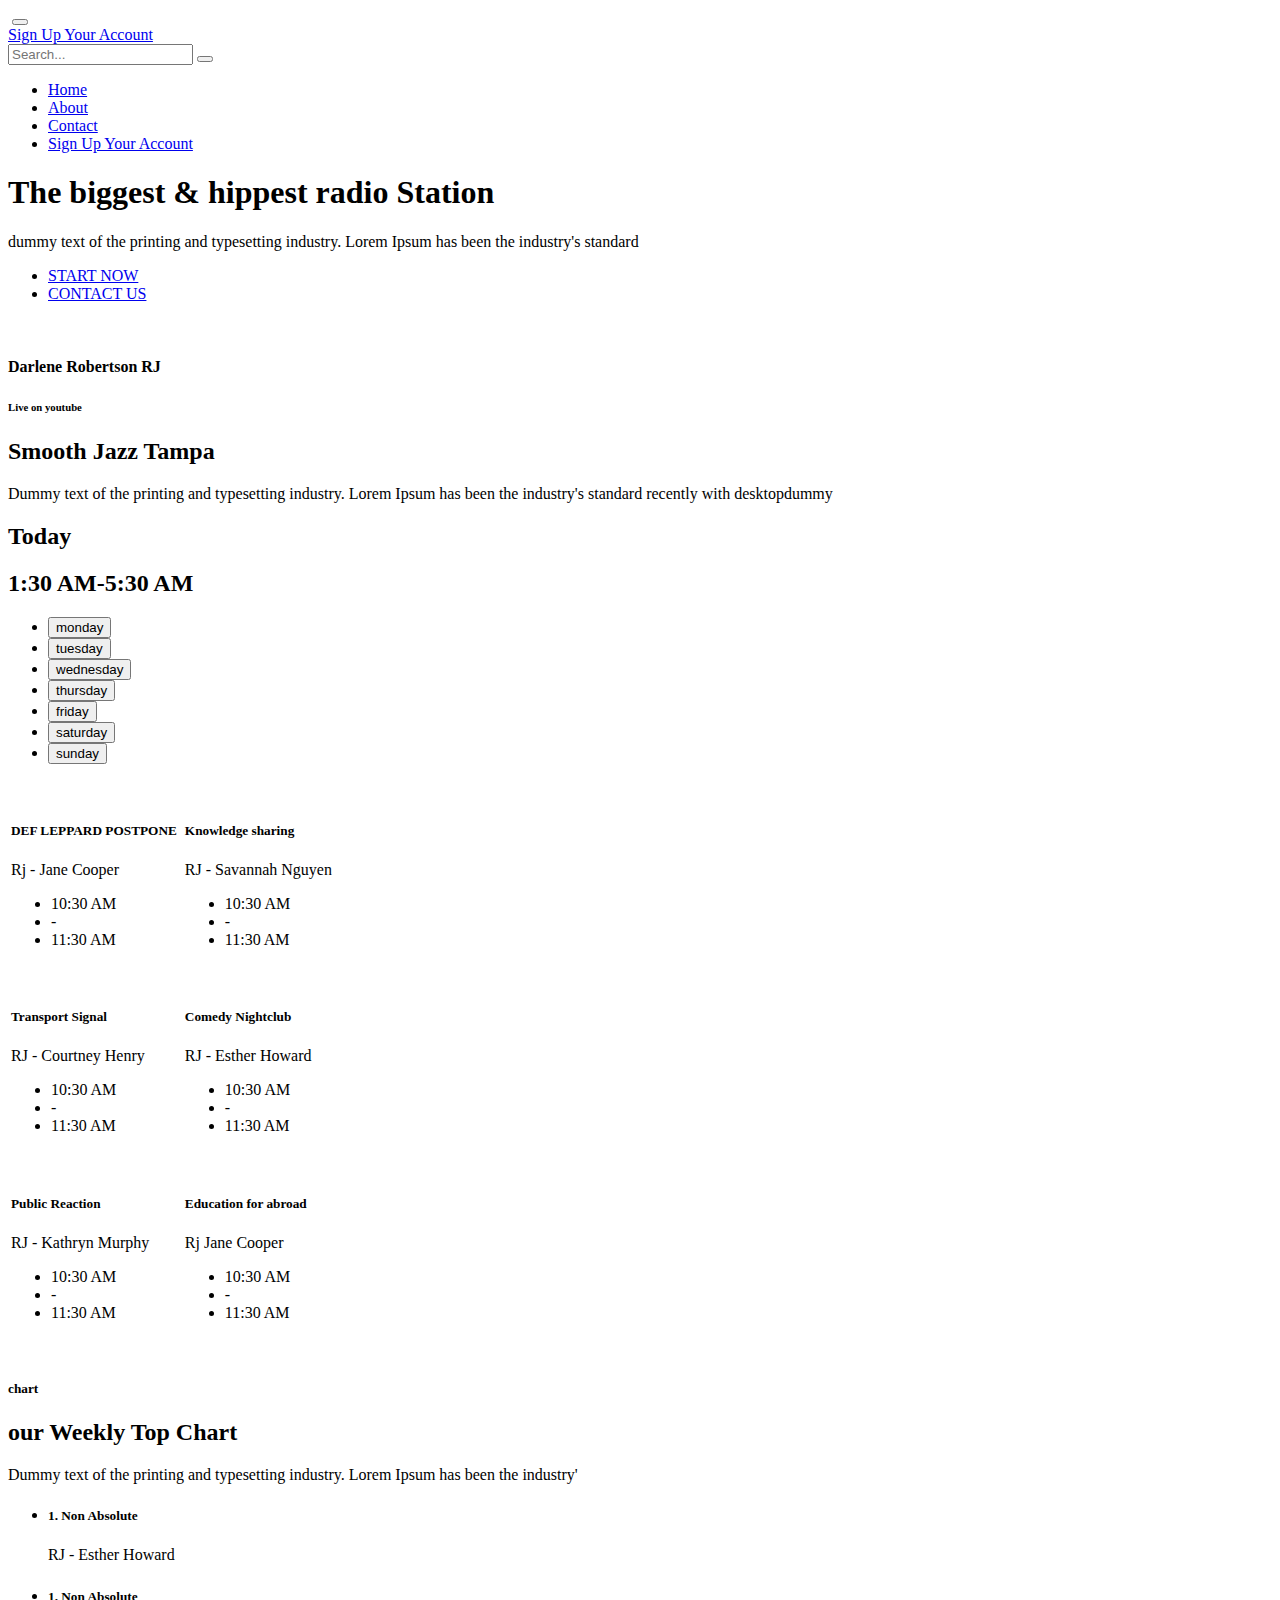
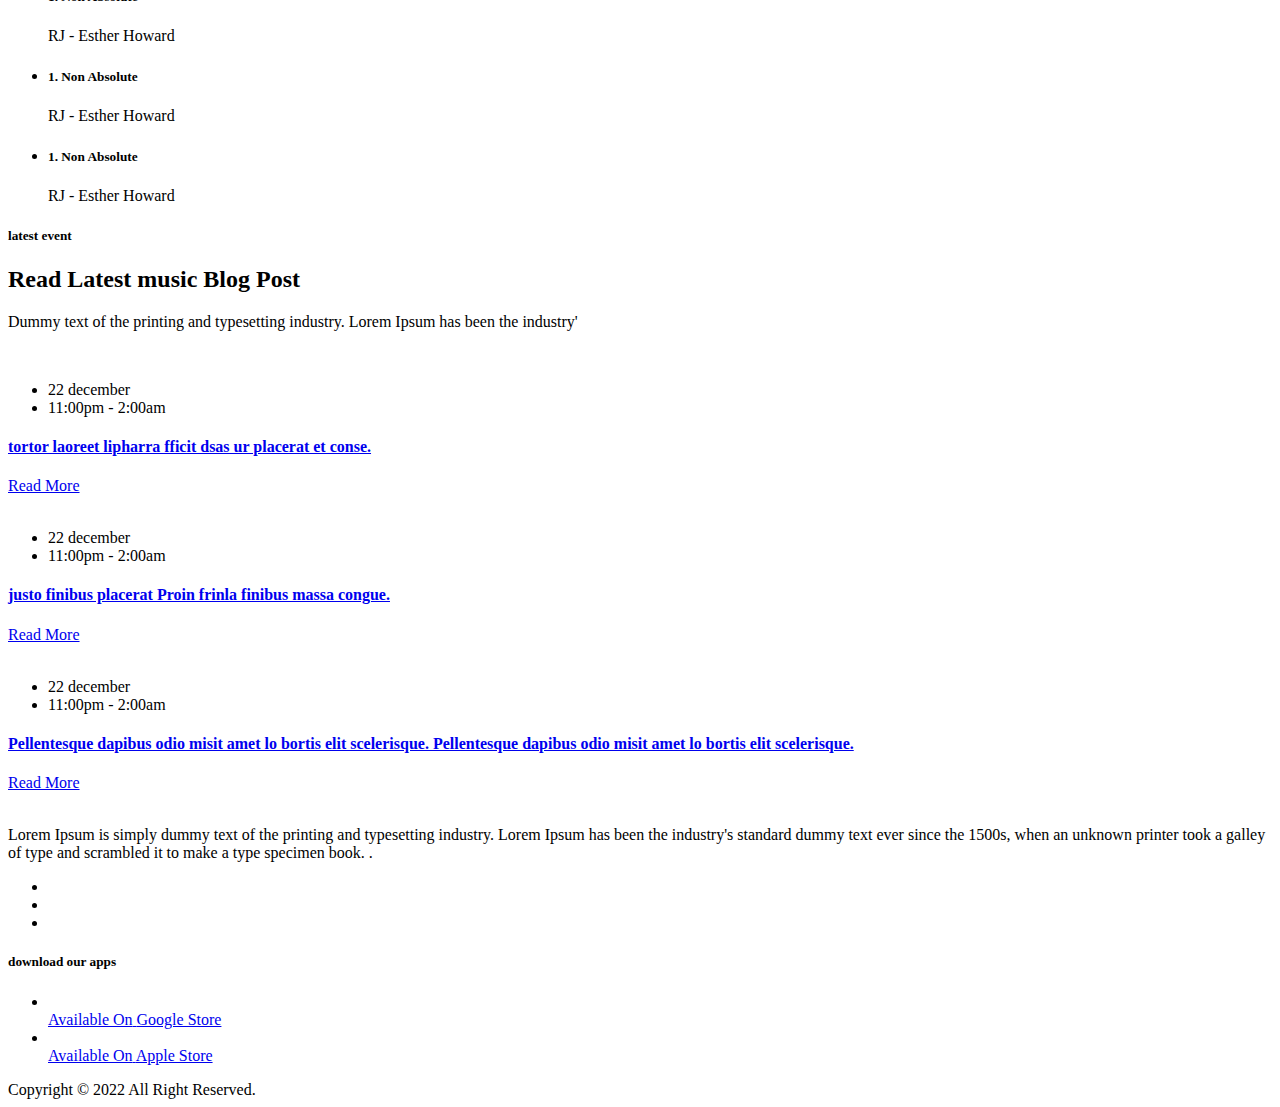
==== index.html @ 81bb10fe "Create index.html" ====
<!DOCTYPE html>
<html lang="en">
    <head>
        <meta charset="UTF-8">
        <meta http-equiv="X-UA-Compatible" content="IE=edge">
        <meta name="viewport" content="width=device-width, initial-scale=1.0">
        <!-- Title -->
        <title> Sound Saavy - Hemaya Santhosh Jayen </title>
        <!-- Favicon -->
        <link rel="shortcut icon" href="assets/images/logo/favicon.png">
        <!-- Bootstrap -->
        <link rel="stylesheet" href="assets/css/bootstrap.min.css">
        <!-- Fontawesome -->
        <link rel="stylesheet" href="assets/css/fontawesome-all.min.css">
        <!-- Slick -->
        <link rel="stylesheet" href="assets/css/slick.css">
        <!-- line awesome -->
        <link rel="stylesheet" href="assets/css/line-awesome.min.css">
        <!-- Flaticon -->
        <link rel="stylesheet" href="assets/css/flaticon.css">
        <!-- Nice Select -->
        <link rel="stylesheet" href="assets/css/nice-select.css">
        <!-- Odometer -->
        <link rel="stylesheet" href="assets/css/odometer.css">
        <!-- Fraudio -->
        <link rel="stylesheet" href="assets/css/fraudio.min.css">
        <!-- Magnific Popup -->
        <link rel="stylesheet" href="assets/css/magnific-popup.css">
        <!-- Main css -->
        <link rel="stylesheet" href="assets/css/style.css">
    </head>
    <body>

    <!-- ==================== Bottom Header End Here ==================== -->
    <header class="header-bottom" id="header">
        <div class="container-fluid header-bottom__style-two">
            <nav class="navbar navbar-header__style-two navbar-expand-lg navbar-light">
                <a class="navbar-brand logo" href="index.html"><img src="assets/images/logo/Logo.png" alt=""></a>
                <button class="navbar-toggler header-button" type="button" data-bs-toggle="collapse" data-bs-target="#navbarSupportedContent" aria-controls="navbarSupportedContent" aria-expanded="false" aria-label="Toggle navigation">
                    <span id="hiddenNav"><i class="las la-bars"></i></span>
                </button>
                
                <div class="signup-button d-lg-block d-none">
                    <a href="#" class="btn--base header__style-two">Sign Up Your Account</a>
                </div>

                <div class="toggle-search-box d-lg-none d-block">
                    <div class="search-icon">
                        <span class="icon-search"></span>
                    </div>
                    <div class="search-input">
                        <form>
                            <input type="text" placeholder="Search...">
                            <button type="submit"><span class="icon-search"></span></button>
                        </form>
                    </div>
                </div>

                <div class="collapse navbar-collapse" id="navbarSupportedContent">
                    <ul class="navbar-nav nav-menu style-two">
                        <li class="nav-item dropdown">
                            <a class="nav-link style-two" href="#" role="button" data-bs-toggle="dropdown" aria-expanded="false"> Home <span class="nav-item__icon"></span> <span class="nav-item__icon-microphone"><span class="icon-mic-1"></span></span> </a>
                        </li> 
                        <li class="nav-item">
                            <a class="nav-link style-two" aria-current="page" href="about.html">About <span class="nav-item__icon-microphone"><span class="icon-mic-1"></span></span></a>
                        </li>
                        <li class="nav-item">
                            <a class="nav-link style-two" href="contact.html">Contact <span class="nav-item__icon-microphone"><span class="icon-mic-1"></span></span> </a>
                        </li>
                        <li class="nav-item d-lg-none d-block">
                            <div class="signup-button">
                                <a href="#" class="btn--base w-100 bg--base">Sign Up Your Account</a>
                            </div>
                        </li>
                    </ul>
                </div>
            </nav>
        </div>
    </header>
    <!-- ==================== Bottom Header End Here ==================== -->

    <!-- ==================== Banner Start Here ==================== -->
    <section class="banner pt-120 bg-img" style="background-image: url(assets/images/thumb/banner-bg.png);">
        <div class="banner-thumb bg-img top-center" style="background-image: url(assets/images/thumb/banner-img.jpeg); background-size: 732px 1210px">
        </div>
        <div class="container">
            <div class="row">
                <div class="col-lg-6">
                    <div class="banner-content">
                        <h1 class="banner-content__title"><span class="banner-content__title-icon"><span class="icon-wifi"></span></span> <span class="banner-content__title-colored">The</span> biggest & hippest <span class="banner-content__title-colored">radio</span> <span class="banner-content__title-water">Station</span></h1>
                        <p class="banner-content__desc">dummy text of the printing and typesetting industry. Lorem 
                            Ipsum has been the industry's standard</p>
                        <ul class="button-list mt-5">
                            <li class="button-list__item"><a href="#" class="button-list__link btn--base style-two">START NOW <span class="btn--base__icon"><span class="icon-play-button-4-1"></span> </span> </a></li>
                            <li class="button-list__item"><a href="contact.html" class="button-list__link btn--base outline">CONTACT US <span class="btn--base__icon"><span class="icon-next"></span></span> </a></li>
                        </ul>
                    </div>
                </div>
            </div>
        </div>

        <!-- ======== live Youtube Start Here ====== -->
        <div class="live-youtube-wrapper">
            <div class="container">
                <div class="live-youtube">
                    <div class="row gy-4 align-items-center">
                        <div class="col-lg-4 col-md-6">
                            <div class="youtube-rj">
                                <div class="youtube-rj__thumb">
                                    <img src="assets/images/thumb/youtube-rj.jpeg" alt="">
                                    <h4 class="youtube-rj__title">Darlene Robertson <span class="youtube-rj__title-colored">RJ</span> </h4>
                                </div>
                            </div>
                        </div>
                        <div class="col-lg-5 col-md-6 ps-lg-5 pe-lg-5">
                            <div class="youtube-content">
                                <h6 class="youtube-content__subtitle">Live on youtube</h6>
                                <h2 class="youtube-content__title">Smooth Jazz Tampa</h2>
                                <p class="youtube-content__desc">Dummy text of the printing and typesetting industry. Lorem Ipsum has been the industry's standard recently with desktopdummy</p>
                                <audio class="fraudio play-button special-class">
                                    <source src="assets/audios/love.mp3" type="audio/mpeg">
                                </audio>
                            </div>
                        </div>
                        <div class="col-lg-3">
                            <div class=" youtube-time">
                                <h2 class="youtube-time__date">Today</h2>
                                <h2 class="youtube-time__time">1:30 AM-5:30 AM</h2>
                            </div>
                        </div>
                    </div>
                </div>
            </div>
        </div>
        <!-- ======== live Youtube End Here ======== -->
    </section>
    <!-- ==================== Banner End Here ==================== -->

    <!-- ==================== Tab List Start Here ==================== -->
    <section class="tab-list py-120 bg-img" style="background-image: url(assets/images/thumb/tab-bg.png);">
        <div class="container">
            <div class="row">
                <div class="col-lg-12">
                    <div class="tab-list-wrapper">
                        <ul class="nav custom--tab nav-pills" id="pills-tab" role="tablist">
                            <li class="nav-item" role="presentation">
                            <button class="nav-link active" id="pills-monday-tab" data-bs-toggle="pill" data-bs-target="#pills-monday" type="button" role="tab" aria-controls="pills-monday" aria-selected="true">monday <span class="tab-microphone"><span class="icon-mic-1"></span></span> </button>
                            </li>
                            <li class="nav-item" role="presentation">
                            <button class="nav-link" id="pills-tuesday-tab" data-bs-toggle="pill" data-bs-target="#pills-tuesday" type="button" role="tab" aria-controls="pills-tuesday" aria-selected="false">tuesday <span class="tab-microphone"><span class="icon-mic-1"></span></span> </button>
                            </li>
                            <li class="nav-item" role="presentation">
                            <button class="nav-link" id="pills-wednesday-tab" data-bs-toggle="pill" data-bs-target="#pills-wednesday" type="button" role="tab" aria-controls="pills-wednesday" aria-selected="false">wednesday <span class="tab-microphone"><span class="icon-mic-1"></span></span> </button>
                            </li>
                            <li class="nav-item" role="presentation">
                            <button class="nav-link" id="pills-thursday-tab" data-bs-toggle="pill" data-bs-target="#pills-thursday" type="button" role="tab" aria-controls="pills-thursday" aria-selected="false">thursday <span class="tab-microphone"><span class="icon-mic-1"></span></span> </button>
                            </li>
                            <li class="nav-item" role="presentation">
                            <button class="nav-link" id="pills-friday-tab" data-bs-toggle="pill" data-bs-target="#pills-friday" type="button" role="tab" aria-controls="pills-friday" aria-selected="false">friday <span class="tab-microphone"><span class="icon-mic-1"></span></span> </button>
                            </li>
                            <li class="nav-item" role="presentation">
                            <button class="nav-link" id="pills-saturday-tab" data-bs-toggle="pill" data-bs-target="#pills-saturday" type="button" role="tab" aria-controls="pills-saturday" aria-selected="false">saturday <span class="tab-microphone"><span class="icon-mic-1"></span></span> </button>
                            </li>
                            <li class="nav-item" role="presentation">
                            <button class="nav-link" id="pills-sunday-tab" data-bs-toggle="pill" data-bs-target="#pills-sunday" type="button" role="tab" aria-controls="pills-sunday" aria-selected="false">sunday <span class="tab-microphone"><span class="icon-mic-1"></span></span> </button>
                            </li>
                        </ul>

                        <div class="tab-content" id="pills-tabContent">
                            <div class="tab-pane fade show active" id="pills-monday" role="tabpanel" aria-labelledby="pills-monday-tab" tabindex="0">
                                <table class="table table--responsive--lg">
                                    <tbody>
                                        <tr>
                                            <td>
                                                <div class="rj-details-wrapper">
                                                    <div class="rj-details">
                                                        <div class="rj-details__thumb">
                                                            <img src="assets/images/thumb/tab-img-01.png" alt="" style="background-color: white;">
                                                        </div>
                                                        <div class="rj-details__texts">
                                                            <h5 class="rj-details__title">DEF LEPPARD POSTPONE</h5>
                                                            <span class="rj-details__designation">Rj - Jane Cooper</span>
                                                        </div>
                                                    </div>
                                                    <ul class="tab-time-list">
                                                        <li class="tab-time-list__item">10:30 AM</li>
                                                        <li class="tab-time-list__item">-</li>
                                                        <li class="tab-time-list__item">11:30 AM</li>
                                                    </ul>
                                                </div>
                                            </td>
                                            <td class="table-middle"> <span class="table-middle__border"></span> </td>
                                            <td>
                                                <div class="rj-details-wrapper">
                                                    <div class="rj-details">
                                                        <div class="rj-details__thumb">
                                                            <img src="assets/images/thumb/tab-img-01.png" alt="" style="background-color: white;">
                                                        </div>
                                                        <div class="rj-details__texts">
                                                            <h5 class="rj-details__title">Knowledge sharing</h5>
                                                            <span class="rj-details__designation">RJ - Savannah Nguyen</span>
                                                        </div>
                                                    </div>
                                                    <ul class="tab-time-list">
                                                        <li class="tab-time-list__item">10:30 AM</li>
                                                        <li class="tab-time-list__item">-</li>
                                                        <li class="tab-time-list__item">11:30 AM</li>
                                                    </ul>
                                                </div>
                                            </td>
                                        </tr>
                                        <tr>
                                            <td>
                                                <div class="rj-details-wrapper">
                                                    <div class="rj-details">
                                                        <div class="rj-details__thumb">
                                                            <img src="assets/images/thumb/tab-img-01.png" alt="" style="background-color: white;">
                                                        </div>
                                                        <div class="rj-details__texts">
                                                            <h5 class="rj-details__title">Transport Signal</h5>
                                                            <span class="rj-details__designation">RJ - Courtney Henry</span>
                                                        </div>
                                                    </div>
                                                    <ul class="tab-time-list">
                                                        <li class="tab-time-list__item">10:30 AM</li>
                                                        <li class="tab-time-list__item">-</li>
                                                        <li class="tab-time-list__item">11:30 AM</li>
                                                    </ul>
                                                </div>
                                            </td>
                                            <td class="table-middle"> <span class="table-middle__border"></span> </td>
                                            <td>
                                                <div class="rj-details-wrapper">
                                                    <div class="rj-details">
                                                        <div class="rj-details__thumb">
                                                            <img src="assets/images/thumb/tab-img-01.png" alt="" style="background-color: white;">
                                                        </div>
                                                        <div class="rj-details__texts">
                                                            <h5 class="rj-details__title">Comedy Nightclub</h5>
                                                            <span class="rj-details__designation">RJ - Esther Howard</span>
                                                        </div>
                                                    </div>
                                                    <ul class="tab-time-list">
                                                        <li class="tab-time-list__item">10:30 AM</li>
                                                        <li class="tab-time-list__item">-</li>
                                                        <li class="tab-time-list__item">11:30 AM</li>
                                                    </ul>
                                                </div>
                                            </td>
                                        </tr>
                                        <tr>
                                            <td>
                                                <div class="rj-details-wrapper">
                                                    <div class="rj-details">
                                                        <div class="rj-details__thumb">
                                                            <img src="assets/images/thumb/tab-img-01.png" alt="" style="background-color: white;">
                                                        </div>
                                                        <div class="rj-details__texts">
                                                            <h5 class="rj-details__title">Public Reaction</h5>
                                                            <span class="rj-details__designation">RJ - Kathryn Murphy</span>
                                                        </div>
                                                    </div>
                                                    <ul class="tab-time-list">
                                                        <li class="tab-time-list__item">10:30 AM</li>
                                                        <li class="tab-time-list__item">-</li>
                                                        <li class="tab-time-list__item">11:30 AM</li>
                                                    </ul>
                                                </div>
                                            </td>
                                            <td class="table-middle"> <span class="table-middle__border"></span> </td>
                                            <td>
                                                <div class="rj-details-wrapper">
                                                    <div class="rj-details">
                                                        <div class="rj-details__thumb">
                                                            <img src="assets/images/thumb/tab-img-01.png" alt="" style="background-color: white;">
                                                        </div>
                                                        <div class="rj-details__texts">
                                                            <h5 class="rj-details__title">Education for abroad</h5>
                                                            <span class="rj-details__designation">Rj Jane Cooper</span>
                                                        </div>
                                                    </div>
                                                    <ul class="tab-time-list">
                                                        <li class="tab-time-list__item">10:30 AM</li>
                                                        <li class="tab-time-list__item">-</li>
                                                        <li class="tab-time-list__item">11:30 AM</li>
                                                    </ul>
                                                </div>
                                            </td>
                                        </tr>
                                    
                                    </tbody>
                                </table>
                            </div>
                            
                        </div>
                    </div>
                </div>
            </div>
        </div>
    </section>
    <!-- ==================== Tab List End Here ==================== -->

    <!-- ==================== Chart Start Here ==================== -->
    <section class="chart py-120 bg-img" style="background-image: url(assets/images/thumb/chart-bg.png);">
        <div class="container">
            <div class="chart__thumb">
                <img src="assets/images/thumb/chart-img.jpeg" alt="">
            </div>
            <div class="row">
                <div class="col-lg-6">
                    <div class="section-heading style-two">
                        <h5 class="section-heading__subtitle"><span class="section-heading__bars bars-one"></span> chart <span class="section-heading__bars bars-two"></span></h5>
                        <h2 class="section-heading__title"> our Weekly Top <span class="section-heading__title-colored">Chart</span></h2>
                        <p class="section-heading__desc">Dummy text of the printing and typesetting industry. Lorem Ipsum has been the industry'</p>
                    </div>
                    <ul class="chart-list">
                        <li class="chart-list__item">
                            <div class="chart-list__content">
                                <h5 class="chart-list__content-title">1. Non Absolute</h5>
                                <span class="chart-list__content-name">RJ - Esther Howard</span>
                            </div>
                            <div class="chart-list__audio">
                                <audio class="fraudio circle-audio">
                                    <source src="assets/audios/love.mp3" type="audio/mpeg">
                                </audio>
                            </div>
                        </li>
                        <li class="chart-list__item">
                            <div class="chart-list__content">
                                <h5 class="chart-list__content-title">1. Non Absolute</h5>
                                <span class="chart-list__content-name">RJ - Esther Howard</span>
                            </div>
                            <div class="chart-list__audio">
                                <audio class="fraudio circle-audio">
                                    <source src="assets/audios/love.mp3" type="audio/mpeg">
                                </audio>
                            </div>
                        </li>
                        <li class="chart-list__item">
                            <div class="chart-list__content">
                                <h5 class="chart-list__content-title">1. Non Absolute</h5>
                                <span class="chart-list__content-name">RJ - Esther Howard</span>
                            </div>
                            <div class="chart-list__audio">
                                <audio class="fraudio circle-audio">
                                    <source src="assets/audios/love.mp3" type="audio/mpeg">
                                </audio>
                            </div>
                        </li>
                        <li class="chart-list__item">
                            <div class="chart-list__content">
                                <h5 class="chart-list__content-title">1. Non Absolute</h5>
                                <span class="chart-list__content-name">RJ - Esther Howard</span>
                            </div>
                            <div class="chart-list__audio">
                                <audio class="fraudio circle-audio">
                                    <source src="assets/audios/love.mp3" type="audio/mpeg">
                                </audio>
                            </div>
                        </li>
                    </ul>
                </div>
            </div>
        </div>
    </section>
    <!-- ==================== Chart End Here ==================== -->

    <!-- ==================== Blog Start Here ==================== -->
    <section class="blog py-120 bg-img bg-overlay-one" style="background-image: url(assets/images/thumb/blog-bg.jpeg);">
        <div class="container">
            <div class="row ">
                <div class="col-lg-12">
                    <div class="section-heading">
                        <h5 class="section-heading__subtitle"><span class="section-heading__bars bars-one"></span> latest event<span class="section-heading__bars bars-two"></span></h5>
                        <h2 class="section-heading__title"> Read Latest music <span class="section-heading__title-colored"> Blog</span> Post </h2>
                        <p class="section-heading__desc">Dummy text of the printing and typesetting industry. Lorem Ipsum has been the industry'</p>
                    </div>
                </div>
            </div>
            <div class="row gy-4 justify-content-center">
                <div class="col-lg-4 col-sm-6">
                    <div class="blog-item">
                        <div class="blog-item__thumb">
                        <a href="#" class="blog-item__thumb-link"> <img src="assets/images/thumb/blog-img-01.jpeg" alt=""></a>
                        </div>
                        <div class="blog-item__content">
                            <ul class="event-date-list"> 
                                <li class="event-date-list__item text-white"> <span class="event-date-list__icon text--base"><span class="icon-calendar-6"></span></span> 22 december</li>
                                <li class="event-date-list__item text-white"> <span class="event-date-list__icon text--base"><span class="icon-clock-7"></span></span> 11:00pm - 2:00am</li>
                            </ul>
                            <h4 class="blog-item__title"> <a href="#" class="blog-item__title-link">tortor laoreet lipharra fficit dsas
                                ur placerat et conse.</a> </h4>
                                <a href="#" class="btn--simple">Read More</a>
                        </div>
                    </div>
                </div>
                <div class="col-lg-4 col-sm-6">
                    <div class="blog-item">
                        <div class="blog-item__thumb">
                        <a href="#" class="blog-item__thumb-link"> <img src="assets/images/thumb/blog-img-01.jpeg" alt=""></a>
                        </div>
                        <div class="blog-item__content">
                            <ul class="event-date-list"> 
                                <li class="event-date-list__item text-white"> <span class="event-date-list__icon text--base"><span class="icon-calendar-6"></span></span> 22 december</li>
                                <li class="event-date-list__item text-white"> <span class="event-date-list__icon text--base"><span class="icon-clock-7"></span></span> 11:00pm - 2:00am</li>
                            </ul>
                            <h4 class="blog-item__title"> <a href="#" class="blog-item__title-link">justo finibus placerat Proin frinla finibus massa congue.</a> </h4>
                                <a href="#" class="btn--simple">Read More</a>
                        </div>
                    </div>
                </div>
                <div class="col-lg-4 col-sm-6">
                    <div class="blog-item">
                        <div class="blog-item__thumb">
                        <a href="#" class="blog-item__thumb-link"> <img src="assets/images/thumb/blog-img-01.jpeg" alt=""></a>
                        </div>
                        <div class="blog-item__content">
                            <ul class="event-date-list"> 
                                <li class="event-date-list__item text-white"> <span class="event-date-list__icon text--base"><span class="icon-calendar-6"></span></span> 22 december</li>
                                <li class="event-date-list__item text-white"> <span class="event-date-list__icon text--base"><span class="icon-clock-7"></span></span> 11:00pm - 2:00am</li>
                            </ul>
                            <h4 class="blog-item__title"> <a href="#" class="blog-item__title-link">Pellentesque dapibus odio misit amet lo bortis elit scelerisque.  Pellentesque dapibus odio misit amet lo bortis elit scelerisque.</a> </h4>
                                <a href="#" class="btn--simple">Read More</a>
                        </div>
                    </div>
                </div>
            </div>
        </div>
    </section>
    <!-- ==================== Blog End Here ==================== -->

    <!-- ==================== Footer End Here ==================== -->
    <footer class="footer-area bg-img" style="background-image: url(assets/images/thumb/footer-bid.png);">
        <div class="container footer-top py-60">
            <div class="row justify-content-center gy-5">
                <div class="col-xl-3 col-sm-6">
                    <div class="footer-item">
                        <div class="footer-item__logo">
                            <a href="index.html"> <img src="assets/images/logo/footer-logo.png" alt=""></a>
                        </div>
                        <p class="footer-item__desc">Lorem Ipsum is simply dummy text of the printing and typesetting industry. Lorem Ipsum has been the industry's standard dummy text ever since the 1500s, when an unknown printer took a galley of type and scrambled it to make a type specimen book. 
                            .</p>
                        <ul class="social-list style-two">
                            <li class="social-list__item"><a href="https://www.facebook.com" class="social-list__link"><span class="icon-facebook"></span></a> </li>
                            <li class="social-list__item"><a href="https://www.twitter.com" class="social-list__link"> <span class="icon-twitter"></span></a></li>
                            <li class="social-list__item"><a href="https://www.linkedin.com" class="social-list__link"> <span class="icon-linkedin"></span></a></li>
                        </ul>
                    </div>
                </div>
                <div class="col-xl-3 col-sm-6">
                    <div class="footer-item">
                    </div>
                </div>
                <div class="col-xl-3 col-sm-6">
                    <div class="footer-item">
                    </div>
                </div>
                <div class="col-xl-3 col-sm-6">
                    <div class="footer-item">
                        <h5 class="footer-item__title">download our apps</h5>
                        <ul class="download-list">
                            <li class="download-list__item">
                                <a href="https://play.google.com/store/games?hl=en&gl=US" class="download-list__link w-100">
                                    <div class="download-list__icon">
                                        <img src="assets/images/icons/play-icon.png" alt="">
                                    </div>
                                    <div class="download-list__content">
                                        <span class="download-list__subtitle">Available On</span>
                                        <span class="download-list__title">Google Store</span>
                                    </div>
                                </a>
                            </li>
                            <li class="download-list__item">
                                <a href="https://www.apple.com/app-store/" class="download-list__link w-100">
                                    <div class="download-list__icon">
                                        <img src="assets/images/icons/apple.png" alt="">
                                    </div>
                                    <div class="download-list__content">
                                        <span class="download-list__subtitle">Available On</span>
                                        <span class="download-list__title">Apple Store</span>
                                    </div>
                                </a>
                            </li>
                        </ul>
                    </div>
                </div>
            </div>
        </div>
        <!-- bottom Footer -->
    <div class="bottom-footer pb-3">
        <div class="container">
            <div class="row gy-3">
                <div class="col-md-12 text-center">
                    <div class="bottom-footer-text text-white"> Copyright © 2022 All Right Reserved.</div>
                </div>
            </div>
        </div>
    </div>
    </footer>
    <!-- ==================== Footer End Here ==================== -->
    <a class="scroll-top"><i class="fas fa-angle-double-up"></i></a>

    </body>
</html>
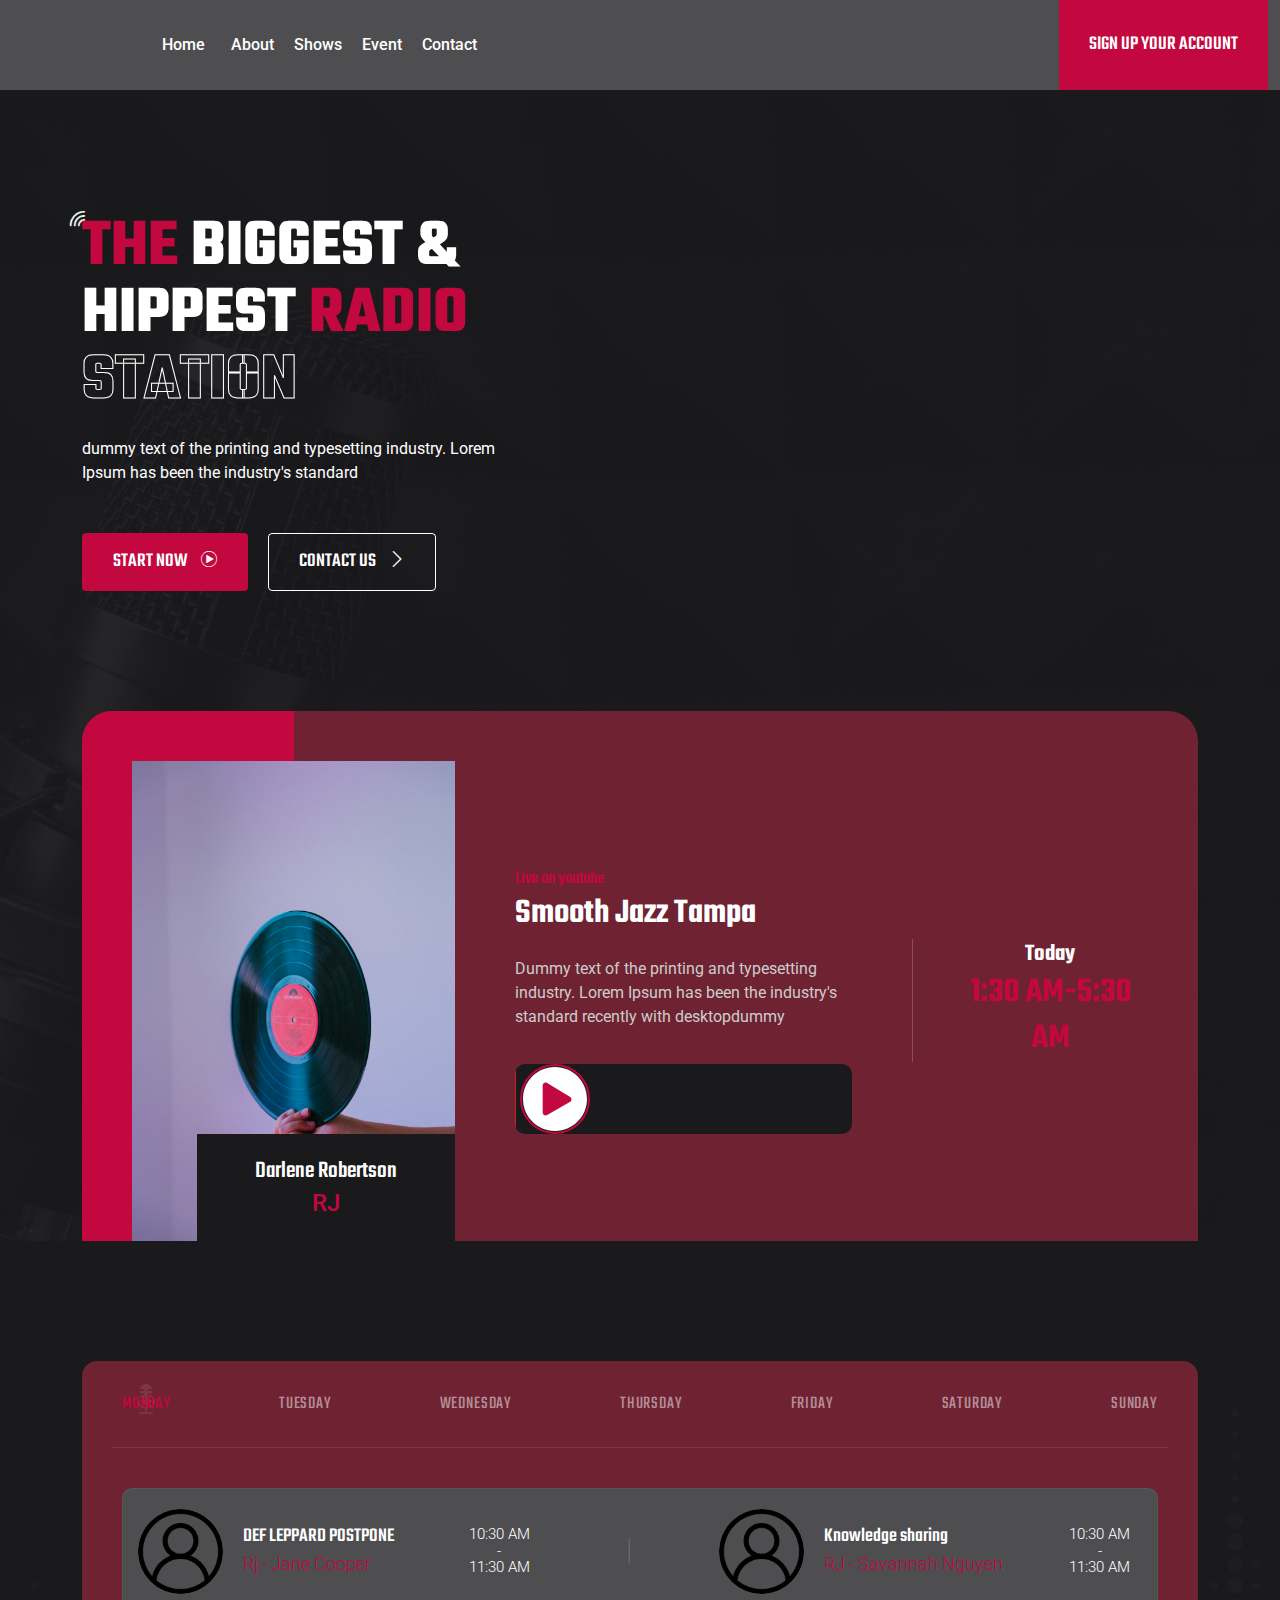
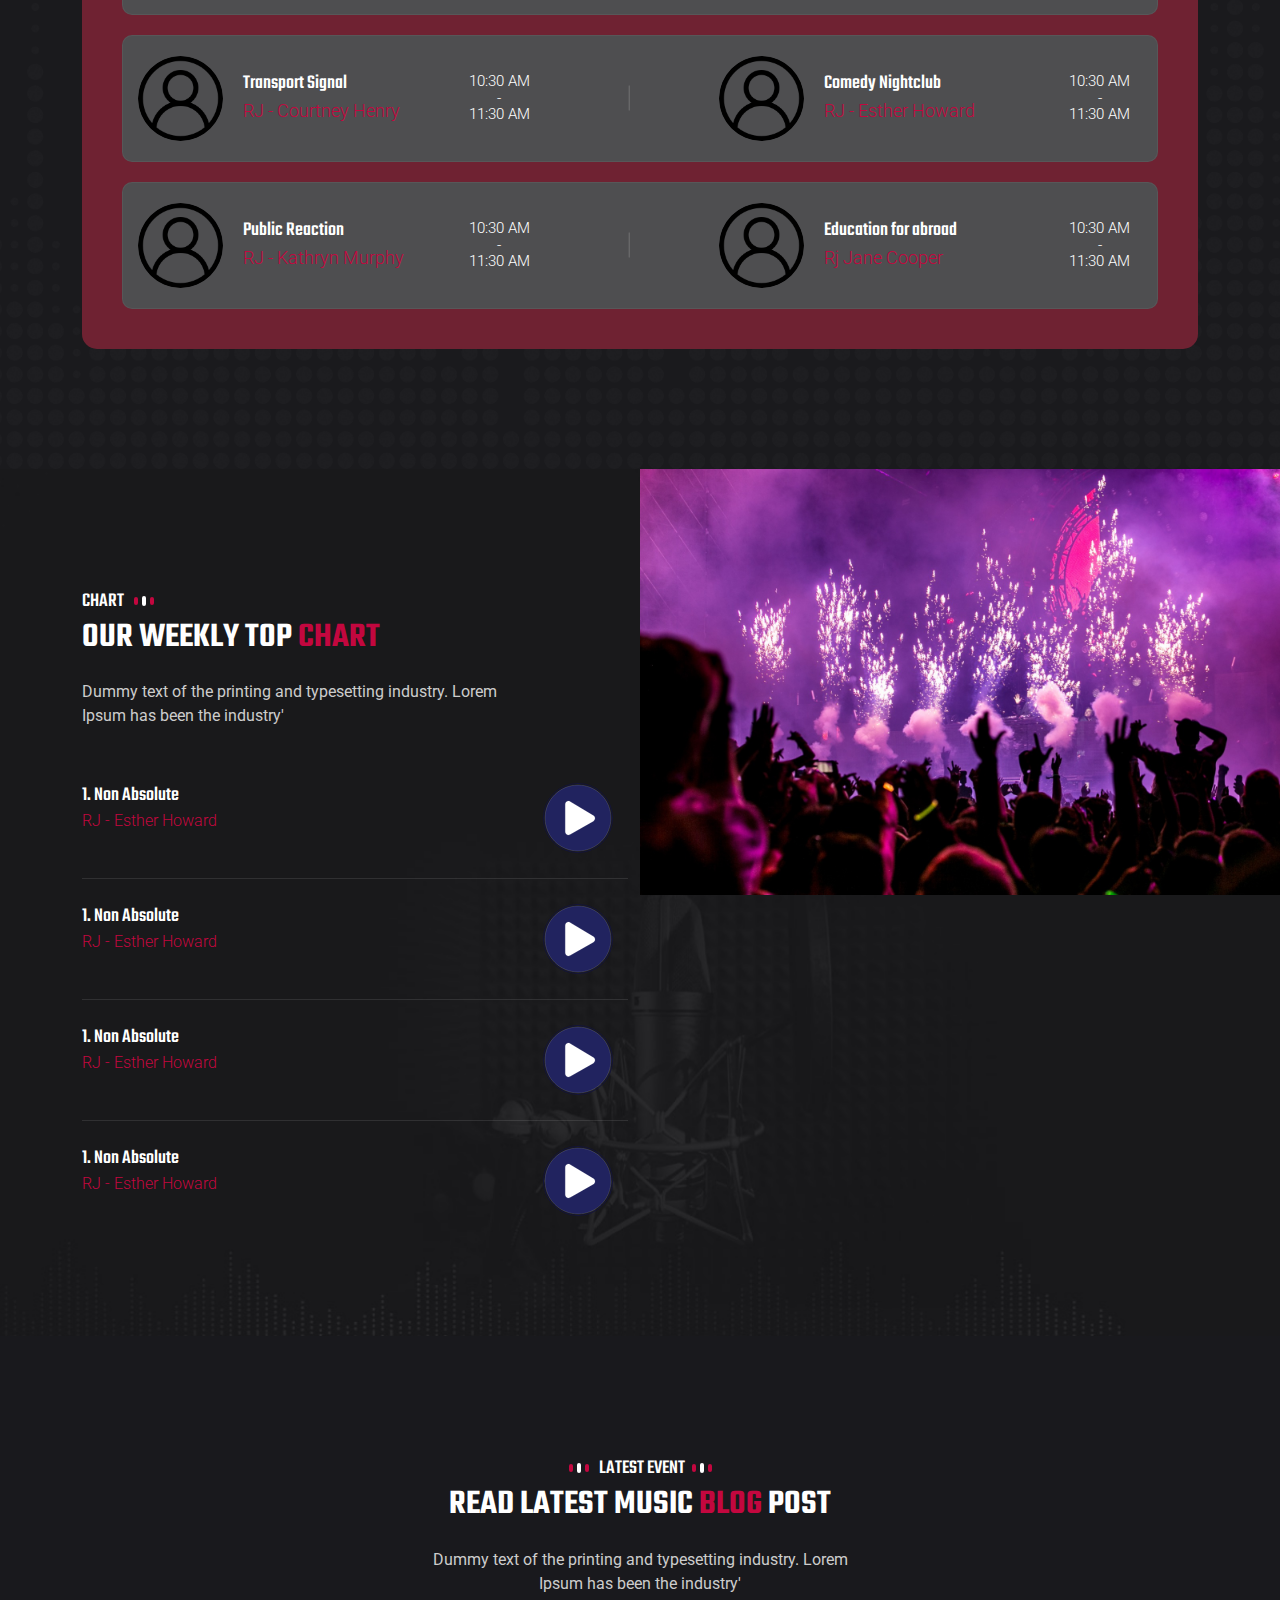
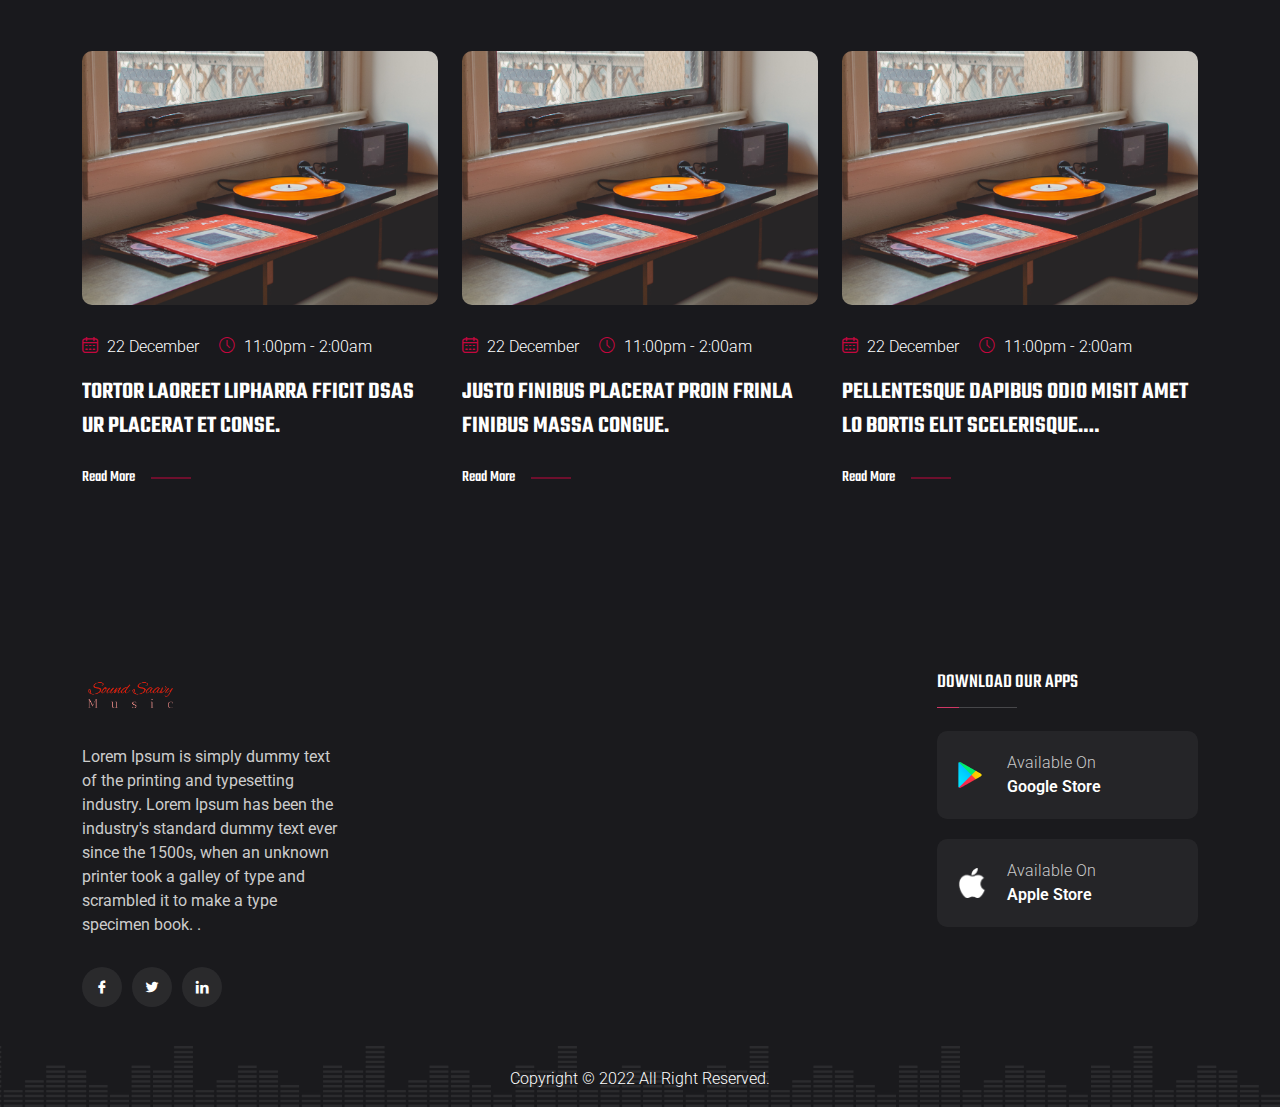
==== commit 7b96eacf: "Final" ====
--- a/index.html
+++ b/index.html
@@ -1,504 +1,1236 @@
-<!DOCTYPE html>
-<html lang="en">
-    <head>
-        <meta charset="UTF-8">
-        <meta http-equiv="X-UA-Compatible" content="IE=edge">
-        <meta name="viewport" content="width=device-width, initial-scale=1.0">
-        <!-- Title -->
-        <title> Sound Saavy - Hemaya Santhosh Jayen </title>
-        <!-- Favicon -->
-        <link rel="shortcut icon" href="assets/images/logo/favicon.png">
-        <!-- Bootstrap -->
-        <link rel="stylesheet" href="assets/css/bootstrap.min.css">
-        <!-- Fontawesome -->
-        <link rel="stylesheet" href="assets/css/fontawesome-all.min.css">
-        <!-- Slick -->
-        <link rel="stylesheet" href="assets/css/slick.css">
-        <!-- line awesome -->
-        <link rel="stylesheet" href="assets/css/line-awesome.min.css">
-        <!-- Flaticon -->
-        <link rel="stylesheet" href="assets/css/flaticon.css">
-        <!-- Nice Select -->
-        <link rel="stylesheet" href="assets/css/nice-select.css">
-        <!-- Odometer -->
-        <link rel="stylesheet" href="assets/css/odometer.css">
-        <!-- Fraudio -->
-        <link rel="stylesheet" href="assets/css/fraudio.min.css">
-        <!-- Magnific Popup -->
-        <link rel="stylesheet" href="assets/css/magnific-popup.css">
-        <!-- Main css -->
-        <link rel="stylesheet" href="assets/css/style.css">
-    </head>
-    <body>
-
-    <!-- ==================== Bottom Header End Here ==================== -->
-    <header class="header-bottom" id="header">
-        <div class="container-fluid header-bottom__style-two">
-            <nav class="navbar navbar-header__style-two navbar-expand-lg navbar-light">
-                <a class="navbar-brand logo" href="index.html"><img src="assets/images/logo/Logo.png" alt=""></a>
-                <button class="navbar-toggler header-button" type="button" data-bs-toggle="collapse" data-bs-target="#navbarSupportedContent" aria-controls="navbarSupportedContent" aria-expanded="false" aria-label="Toggle navigation">
-                    <span id="hiddenNav"><i class="las la-bars"></i></span>
-                </button>
-                
-                <div class="signup-button d-lg-block d-none">
-                    <a href="#" class="btn--base header__style-two">Sign Up Your Account</a>
-                </div>
-
-                <div class="toggle-search-box d-lg-none d-block">
-                    <div class="search-icon">
-                        <span class="icon-search"></span>
-                    </div>
-                    <div class="search-input">
-                        <form>
-                            <input type="text" placeholder="Search...">
-                            <button type="submit"><span class="icon-search"></span></button>
-                        </form>
-                    </div>
-                </div>
-
-                <div class="collapse navbar-collapse" id="navbarSupportedContent">
-                    <ul class="navbar-nav nav-menu style-two">
-                        <li class="nav-item dropdown">
-                            <a class="nav-link style-two" href="#" role="button" data-bs-toggle="dropdown" aria-expanded="false"> Home <span class="nav-item__icon"></span> <span class="nav-item__icon-microphone"><span class="icon-mic-1"></span></span> </a>
-                        </li> 
-                        <li class="nav-item">
-                            <a class="nav-link style-two" aria-current="page" href="about.html">About <span class="nav-item__icon-microphone"><span class="icon-mic-1"></span></span></a>
-                        </li>
-                        <li class="nav-item">
-                            <a class="nav-link style-two" href="contact.html">Contact <span class="nav-item__icon-microphone"><span class="icon-mic-1"></span></span> </a>
-                        </li>
-                        <li class="nav-item d-lg-none d-block">
-                            <div class="signup-button">
-                                <a href="#" class="btn--base w-100 bg--base">Sign Up Your Account</a>
-                            </div>
-                        </li>
-                    </ul>
-                </div>
-            </nav>
-        </div>
-    </header>
-    <!-- ==================== Bottom Header End Here ==================== -->
-
-    <!-- ==================== Banner Start Here ==================== -->
-    <section class="banner pt-120 bg-img" style="background-image: url(assets/images/thumb/banner-bg.png);">
-        <div class="banner-thumb bg-img top-center" style="background-image: url(assets/images/thumb/banner-img.jpeg); background-size: 732px 1210px">
-        </div>
-        <div class="container">
-            <div class="row">
-                <div class="col-lg-6">
-                    <div class="banner-content">
-                        <h1 class="banner-content__title"><span class="banner-content__title-icon"><span class="icon-wifi"></span></span> <span class="banner-content__title-colored">The</span> biggest & hippest <span class="banner-content__title-colored">radio</span> <span class="banner-content__title-water">Station</span></h1>
-                        <p class="banner-content__desc">dummy text of the printing and typesetting industry. Lorem 
-                            Ipsum has been the industry's standard</p>
-                        <ul class="button-list mt-5">
-                            <li class="button-list__item"><a href="#" class="button-list__link btn--base style-two">START NOW <span class="btn--base__icon"><span class="icon-play-button-4-1"></span> </span> </a></li>
-                            <li class="button-list__item"><a href="contact.html" class="button-list__link btn--base outline">CONTACT US <span class="btn--base__icon"><span class="icon-next"></span></span> </a></li>
-                        </ul>
-                    </div>
-                </div>
-            </div>
-        </div>
-
-        <!-- ======== live Youtube Start Here ====== -->
-        <div class="live-youtube-wrapper">
-            <div class="container">
-                <div class="live-youtube">
-                    <div class="row gy-4 align-items-center">
-                        <div class="col-lg-4 col-md-6">
-                            <div class="youtube-rj">
-                                <div class="youtube-rj__thumb">
-                                    <img src="assets/images/thumb/youtube-rj.jpeg" alt="">
-                                    <h4 class="youtube-rj__title">Darlene Robertson <span class="youtube-rj__title-colored">RJ</span> </h4>
-                                </div>
-                            </div>
-                        </div>
-                        <div class="col-lg-5 col-md-6 ps-lg-5 pe-lg-5">
-                            <div class="youtube-content">
-                                <h6 class="youtube-content__subtitle">Live on youtube</h6>
-                                <h2 class="youtube-content__title">Smooth Jazz Tampa</h2>
-                                <p class="youtube-content__desc">Dummy text of the printing and typesetting industry. Lorem Ipsum has been the industry's standard recently with desktopdummy</p>
-                                <audio class="fraudio play-button special-class">
-                                    <source src="assets/audios/love.mp3" type="audio/mpeg">
-                                </audio>
-                            </div>
-                        </div>
-                        <div class="col-lg-3">
-                            <div class=" youtube-time">
-                                <h2 class="youtube-time__date">Today</h2>
-                                <h2 class="youtube-time__time">1:30 AM-5:30 AM</h2>
-                            </div>
-                        </div>
-                    </div>
-                </div>
-            </div>
-        </div>
-        <!-- ======== live Youtube End Here ======== -->
-    </section>
-    <!-- ==================== Banner End Here ==================== -->
-
-    <!-- ==================== Tab List Start Here ==================== -->
-    <section class="tab-list py-120 bg-img" style="background-image: url(assets/images/thumb/tab-bg.png);">
-        <div class="container">
-            <div class="row">
-                <div class="col-lg-12">
-                    <div class="tab-list-wrapper">
-                        <ul class="nav custom--tab nav-pills" id="pills-tab" role="tablist">
-                            <li class="nav-item" role="presentation">
-                            <button class="nav-link active" id="pills-monday-tab" data-bs-toggle="pill" data-bs-target="#pills-monday" type="button" role="tab" aria-controls="pills-monday" aria-selected="true">monday <span class="tab-microphone"><span class="icon-mic-1"></span></span> </button>
-                            </li>
-                            <li class="nav-item" role="presentation">
-                            <button class="nav-link" id="pills-tuesday-tab" data-bs-toggle="pill" data-bs-target="#pills-tuesday" type="button" role="tab" aria-controls="pills-tuesday" aria-selected="false">tuesday <span class="tab-microphone"><span class="icon-mic-1"></span></span> </button>
-                            </li>
-                            <li class="nav-item" role="presentation">
-                            <button class="nav-link" id="pills-wednesday-tab" data-bs-toggle="pill" data-bs-target="#pills-wednesday" type="button" role="tab" aria-controls="pills-wednesday" aria-selected="false">wednesday <span class="tab-microphone"><span class="icon-mic-1"></span></span> </button>
-                            </li>
-                            <li class="nav-item" role="presentation">
-                            <button class="nav-link" id="pills-thursday-tab" data-bs-toggle="pill" data-bs-target="#pills-thursday" type="button" role="tab" aria-controls="pills-thursday" aria-selected="false">thursday <span class="tab-microphone"><span class="icon-mic-1"></span></span> </button>
-                            </li>
-                            <li class="nav-item" role="presentation">
-                            <button class="nav-link" id="pills-friday-tab" data-bs-toggle="pill" data-bs-target="#pills-friday" type="button" role="tab" aria-controls="pills-friday" aria-selected="false">friday <span class="tab-microphone"><span class="icon-mic-1"></span></span> </button>
-                            </li>
-                            <li class="nav-item" role="presentation">
-                            <button class="nav-link" id="pills-saturday-tab" data-bs-toggle="pill" data-bs-target="#pills-saturday" type="button" role="tab" aria-controls="pills-saturday" aria-selected="false">saturday <span class="tab-microphone"><span class="icon-mic-1"></span></span> </button>
-                            </li>
-                            <li class="nav-item" role="presentation">
-                            <button class="nav-link" id="pills-sunday-tab" data-bs-toggle="pill" data-bs-target="#pills-sunday" type="button" role="tab" aria-controls="pills-sunday" aria-selected="false">sunday <span class="tab-microphone"><span class="icon-mic-1"></span></span> </button>
-                            </li>
-                        </ul>
-
-                        <div class="tab-content" id="pills-tabContent">
-                            <div class="tab-pane fade show active" id="pills-monday" role="tabpanel" aria-labelledby="pills-monday-tab" tabindex="0">
-                                <table class="table table--responsive--lg">
-                                    <tbody>
-                                        <tr>
-                                            <td>
-                                                <div class="rj-details-wrapper">
-                                                    <div class="rj-details">
-                                                        <div class="rj-details__thumb">
-                                                            <img src="assets/images/thumb/tab-img-01.png" alt="" style="background-color: white;">
-                                                        </div>
-                                                        <div class="rj-details__texts">
-                                                            <h5 class="rj-details__title">DEF LEPPARD POSTPONE</h5>
-                                                            <span class="rj-details__designation">Rj - Jane Cooper</span>
-                                                        </div>
-                                                    </div>
-                                                    <ul class="tab-time-list">
-                                                        <li class="tab-time-list__item">10:30 AM</li>
-                                                        <li class="tab-time-list__item">-</li>
-                                                        <li class="tab-time-list__item">11:30 AM</li>
-                                                    </ul>
-                                                </div>
-                                            </td>
-                                            <td class="table-middle"> <span class="table-middle__border"></span> </td>
-                                            <td>
-                                                <div class="rj-details-wrapper">
-                                                    <div class="rj-details">
-                                                        <div class="rj-details__thumb">
-                                                            <img src="assets/images/thumb/tab-img-01.png" alt="" style="background-color: white;">
-                                                        </div>
-                                                        <div class="rj-details__texts">
-                                                            <h5 class="rj-details__title">Knowledge sharing</h5>
-                                                            <span class="rj-details__designation">RJ - Savannah Nguyen</span>
-                                                        </div>
-                                                    </div>
-                                                    <ul class="tab-time-list">
-                                                        <li class="tab-time-list__item">10:30 AM</li>
-                                                        <li class="tab-time-list__item">-</li>
-                                                        <li class="tab-time-list__item">11:30 AM</li>
-                                                    </ul>
-                                                </div>
-                                            </td>
-                                        </tr>
-                                        <tr>
-                                            <td>
-                                                <div class="rj-details-wrapper">
-                                                    <div class="rj-details">
-                                                        <div class="rj-details__thumb">
-                                                            <img src="assets/images/thumb/tab-img-01.png" alt="" style="background-color: white;">
-                                                        </div>
-                                                        <div class="rj-details__texts">
-                                                            <h5 class="rj-details__title">Transport Signal</h5>
-                                                            <span class="rj-details__designation">RJ - Courtney Henry</span>
-                                                        </div>
-                                                    </div>
-                                                    <ul class="tab-time-list">
-                                                        <li class="tab-time-list__item">10:30 AM</li>
-                                                        <li class="tab-time-list__item">-</li>
-                                                        <li class="tab-time-list__item">11:30 AM</li>
-                                                    </ul>
-                                                </div>
-                                            </td>
-                                            <td class="table-middle"> <span class="table-middle__border"></span> </td>
-                                            <td>
-                                                <div class="rj-details-wrapper">
-                                                    <div class="rj-details">
-                                                        <div class="rj-details__thumb">
-                                                            <img src="assets/images/thumb/tab-img-01.png" alt="" style="background-color: white;">
-                                                        </div>
-                                                        <div class="rj-details__texts">
-                                                            <h5 class="rj-details__title">Comedy Nightclub</h5>
-                                                            <span class="rj-details__designation">RJ - Esther Howard</span>
-                                                        </div>
-                                                    </div>
-                                                    <ul class="tab-time-list">
-                                                        <li class="tab-time-list__item">10:30 AM</li>
-                                                        <li class="tab-time-list__item">-</li>
-                                                        <li class="tab-time-list__item">11:30 AM</li>
-                                                    </ul>
-                                                </div>
-                                            </td>
-                                        </tr>
-                                        <tr>
-                                            <td>
-                                                <div class="rj-details-wrapper">
-                                                    <div class="rj-details">
-                                                        <div class="rj-details__thumb">
-                                                            <img src="assets/images/thumb/tab-img-01.png" alt="" style="background-color: white;">
-                                                        </div>
-                                                        <div class="rj-details__texts">
-                                                            <h5 class="rj-details__title">Public Reaction</h5>
-                                                            <span class="rj-details__designation">RJ - Kathryn Murphy</span>
-                                                        </div>
-                                                    </div>
-                                                    <ul class="tab-time-list">
-                                                        <li class="tab-time-list__item">10:30 AM</li>
-                                                        <li class="tab-time-list__item">-</li>
-                                                        <li class="tab-time-list__item">11:30 AM</li>
-                                                    </ul>
-                                                </div>
-                                            </td>
-                                            <td class="table-middle"> <span class="table-middle__border"></span> </td>
-                                            <td>
-                                                <div class="rj-details-wrapper">
-                                                    <div class="rj-details">
-                                                        <div class="rj-details__thumb">
-                                                            <img src="assets/images/thumb/tab-img-01.png" alt="" style="background-color: white;">
-                                                        </div>
-                                                        <div class="rj-details__texts">
-                                                            <h5 class="rj-details__title">Education for abroad</h5>
-                                                            <span class="rj-details__designation">Rj Jane Cooper</span>
-                                                        </div>
-                                                    </div>
-                                                    <ul class="tab-time-list">
-                                                        <li class="tab-time-list__item">10:30 AM</li>
-                                                        <li class="tab-time-list__item">-</li>
-                                                        <li class="tab-time-list__item">11:30 AM</li>
-                                                    </ul>
-                                                </div>
-                                            </td>
-                                        </tr>
-                                    
-                                    </tbody>
-                                </table>
-                            </div>
-                            
-                        </div>
-                    </div>
-                </div>
-            </div>
-        </div>
-    </section>
-    <!-- ==================== Tab List End Here ==================== -->
-
-    <!-- ==================== Chart Start Here ==================== -->
-    <section class="chart py-120 bg-img" style="background-image: url(assets/images/thumb/chart-bg.png);">
-        <div class="container">
-            <div class="chart__thumb">
-                <img src="assets/images/thumb/chart-img.jpeg" alt="">
-            </div>
-            <div class="row">
-                <div class="col-lg-6">
-                    <div class="section-heading style-two">
-                        <h5 class="section-heading__subtitle"><span class="section-heading__bars bars-one"></span> chart <span class="section-heading__bars bars-two"></span></h5>
-                        <h2 class="section-heading__title"> our Weekly Top <span class="section-heading__title-colored">Chart</span></h2>
-                        <p class="section-heading__desc">Dummy text of the printing and typesetting industry. Lorem Ipsum has been the industry'</p>
-                    </div>
-                    <ul class="chart-list">
-                        <li class="chart-list__item">
-                            <div class="chart-list__content">
-                                <h5 class="chart-list__content-title">1. Non Absolute</h5>
-                                <span class="chart-list__content-name">RJ - Esther Howard</span>
-                            </div>
-                            <div class="chart-list__audio">
-                                <audio class="fraudio circle-audio">
-                                    <source src="assets/audios/love.mp3" type="audio/mpeg">
-                                </audio>
-                            </div>
-                        </li>
-                        <li class="chart-list__item">
-                            <div class="chart-list__content">
-                                <h5 class="chart-list__content-title">1. Non Absolute</h5>
-                                <span class="chart-list__content-name">RJ - Esther Howard</span>
-                            </div>
-                            <div class="chart-list__audio">
-                                <audio class="fraudio circle-audio">
-                                    <source src="assets/audios/love.mp3" type="audio/mpeg">
-                                </audio>
-                            </div>
-                        </li>
-                        <li class="chart-list__item">
-                            <div class="chart-list__content">
-                                <h5 class="chart-list__content-title">1. Non Absolute</h5>
-                                <span class="chart-list__content-name">RJ - Esther Howard</span>
-                            </div>
-                            <div class="chart-list__audio">
-                                <audio class="fraudio circle-audio">
-                                    <source src="assets/audios/love.mp3" type="audio/mpeg">
-                                </audio>
-                            </div>
-                        </li>
-                        <li class="chart-list__item">
-                            <div class="chart-list__content">
-                                <h5 class="chart-list__content-title">1. Non Absolute</h5>
-                                <span class="chart-list__content-name">RJ - Esther Howard</span>
-                            </div>
-                            <div class="chart-list__audio">
-                                <audio class="fraudio circle-audio">
-                                    <source src="assets/audios/love.mp3" type="audio/mpeg">
-                                </audio>
-                            </div>
-                        </li>
-                    </ul>
-                </div>
-            </div>
-        </div>
-    </section>
-    <!-- ==================== Chart End Here ==================== -->
-
-    <!-- ==================== Blog Start Here ==================== -->
-    <section class="blog py-120 bg-img bg-overlay-one" style="background-image: url(assets/images/thumb/blog-bg.jpeg);">
-        <div class="container">
-            <div class="row ">
-                <div class="col-lg-12">
-                    <div class="section-heading">
-                        <h5 class="section-heading__subtitle"><span class="section-heading__bars bars-one"></span> latest event<span class="section-heading__bars bars-two"></span></h5>
-                        <h2 class="section-heading__title"> Read Latest music <span class="section-heading__title-colored"> Blog</span> Post </h2>
-                        <p class="section-heading__desc">Dummy text of the printing and typesetting industry. Lorem Ipsum has been the industry'</p>
-                    </div>
-                </div>
-            </div>
-            <div class="row gy-4 justify-content-center">
-                <div class="col-lg-4 col-sm-6">
-                    <div class="blog-item">
-                        <div class="blog-item__thumb">
-                        <a href="#" class="blog-item__thumb-link"> <img src="assets/images/thumb/blog-img-01.jpeg" alt=""></a>
-                        </div>
-                        <div class="blog-item__content">
-                            <ul class="event-date-list"> 
-                                <li class="event-date-list__item text-white"> <span class="event-date-list__icon text--base"><span class="icon-calendar-6"></span></span> 22 december</li>
-                                <li class="event-date-list__item text-white"> <span class="event-date-list__icon text--base"><span class="icon-clock-7"></span></span> 11:00pm - 2:00am</li>
-                            </ul>
-                            <h4 class="blog-item__title"> <a href="#" class="blog-item__title-link">tortor laoreet lipharra fficit dsas
-                                ur placerat et conse.</a> </h4>
-                                <a href="#" class="btn--simple">Read More</a>
-                        </div>
-                    </div>
-                </div>
-                <div class="col-lg-4 col-sm-6">
-                    <div class="blog-item">
-                        <div class="blog-item__thumb">
-                        <a href="#" class="blog-item__thumb-link"> <img src="assets/images/thumb/blog-img-01.jpeg" alt=""></a>
-                        </div>
-                        <div class="blog-item__content">
-                            <ul class="event-date-list"> 
-                                <li class="event-date-list__item text-white"> <span class="event-date-list__icon text--base"><span class="icon-calendar-6"></span></span> 22 december</li>
-                                <li class="event-date-list__item text-white"> <span class="event-date-list__icon text--base"><span class="icon-clock-7"></span></span> 11:00pm - 2:00am</li>
-                            </ul>
-                            <h4 class="blog-item__title"> <a href="#" class="blog-item__title-link">justo finibus placerat Proin frinla finibus massa congue.</a> </h4>
-                                <a href="#" class="btn--simple">Read More</a>
-                        </div>
-                    </div>
-                </div>
-                <div class="col-lg-4 col-sm-6">
-                    <div class="blog-item">
-                        <div class="blog-item__thumb">
-                        <a href="#" class="blog-item__thumb-link"> <img src="assets/images/thumb/blog-img-01.jpeg" alt=""></a>
-                        </div>
-                        <div class="blog-item__content">
-                            <ul class="event-date-list"> 
-                                <li class="event-date-list__item text-white"> <span class="event-date-list__icon text--base"><span class="icon-calendar-6"></span></span> 22 december</li>
-                                <li class="event-date-list__item text-white"> <span class="event-date-list__icon text--base"><span class="icon-clock-7"></span></span> 11:00pm - 2:00am</li>
-                            </ul>
-                            <h4 class="blog-item__title"> <a href="#" class="blog-item__title-link">Pellentesque dapibus odio misit amet lo bortis elit scelerisque.  Pellentesque dapibus odio misit amet lo bortis elit scelerisque.</a> </h4>
-                                <a href="#" class="btn--simple">Read More</a>
-                        </div>
-                    </div>
-                </div>
-            </div>
-        </div>
-    </section>
-    <!-- ==================== Blog End Here ==================== -->
-
-    <!-- ==================== Footer End Here ==================== -->
-    <footer class="footer-area bg-img" style="background-image: url(assets/images/thumb/footer-bid.png);">
-        <div class="container footer-top py-60">
-            <div class="row justify-content-center gy-5">
-                <div class="col-xl-3 col-sm-6">
-                    <div class="footer-item">
-                        <div class="footer-item__logo">
-                            <a href="index.html"> <img src="assets/images/logo/footer-logo.png" alt=""></a>
-                        </div>
-                        <p class="footer-item__desc">Lorem Ipsum is simply dummy text of the printing and typesetting industry. Lorem Ipsum has been the industry's standard dummy text ever since the 1500s, when an unknown printer took a galley of type and scrambled it to make a type specimen book. 
-                            .</p>
-                        <ul class="social-list style-two">
-                            <li class="social-list__item"><a href="https://www.facebook.com" class="social-list__link"><span class="icon-facebook"></span></a> </li>
-                            <li class="social-list__item"><a href="https://www.twitter.com" class="social-list__link"> <span class="icon-twitter"></span></a></li>
-                            <li class="social-list__item"><a href="https://www.linkedin.com" class="social-list__link"> <span class="icon-linkedin"></span></a></li>
-                        </ul>
-                    </div>
-                </div>
-                <div class="col-xl-3 col-sm-6">
-                    <div class="footer-item">
-                    </div>
-                </div>
-                <div class="col-xl-3 col-sm-6">
-                    <div class="footer-item">
-                    </div>
-                </div>
-                <div class="col-xl-3 col-sm-6">
-                    <div class="footer-item">
-                        <h5 class="footer-item__title">download our apps</h5>
-                        <ul class="download-list">
-                            <li class="download-list__item">
-                                <a href="https://play.google.com/store/games?hl=en&gl=US" class="download-list__link w-100">
-                                    <div class="download-list__icon">
-                                        <img src="assets/images/icons/play-icon.png" alt="">
-                                    </div>
-                                    <div class="download-list__content">
-                                        <span class="download-list__subtitle">Available On</span>
-                                        <span class="download-list__title">Google Store</span>
-                                    </div>
-                                </a>
-                            </li>
-                            <li class="download-list__item">
-                                <a href="https://www.apple.com/app-store/" class="download-list__link w-100">
-                                    <div class="download-list__icon">
-                                        <img src="assets/images/icons/apple.png" alt="">
-                                    </div>
-                                    <div class="download-list__content">
-                                        <span class="download-list__subtitle">Available On</span>
-                                        <span class="download-list__title">Apple Store</span>
-                                    </div>
-                                </a>
-                            </li>
-                        </ul>
-                    </div>
-                </div>
-            </div>
-        </div>
-        <!-- bottom Footer -->
-    <div class="bottom-footer pb-3">
-        <div class="container">
-            <div class="row gy-3">
-                <div class="col-md-12 text-center">
-                    <div class="bottom-footer-text text-white"> Copyright © 2022 All Right Reserved.</div>
-                </div>
-            </div>
-        </div>
-    </div>
-    </footer>
-    <!-- ==================== Footer End Here ==================== -->
-    <a class="scroll-top"><i class="fas fa-angle-double-up"></i></a>
-
-    </body>
-</html>
+<!DOCTYPE html>
+<html lang="en">
+<head>
+    <meta charset="UTF-8">
+    <meta http-equiv="X-UA-Compatible" content="IE=edge">
+    <meta name="viewport" content="width=device-width, initial-scale=1.0">
+    <!-- Title -->
+    <title> Sound Saavy - Hemaya Santhosh Jayen </title>
+    <!-- Favicon -->
+    <link rel="shortcut icon" href="assets/images/logo/favicon.png">
+    <!-- Bootstrap -->
+    <link rel="stylesheet" href="assets/css/bootstrap.min.css">
+    <!-- Fontawesome -->
+    <link rel="stylesheet" href="assets/css/fontawesome-all.min.css">
+    <!-- Slick -->
+    <link rel="stylesheet" href="assets/css/slick.css">
+    <!-- line awesome -->
+    <link rel="stylesheet" href="assets/css/line-awesome.min.css">
+    <!-- Flaticon -->
+    <link rel="stylesheet" href="assets/css/flaticon.css">
+    <!-- Nice Select -->
+    <link rel="stylesheet" href="assets/css/nice-select.css">
+    <!-- Odometer -->
+    <link rel="stylesheet" href="assets/css/odometer.css">
+    <!-- Fraudio -->
+    <link rel="stylesheet" href="assets/css/fraudio.min.css">
+    <!-- Magnific Popup -->
+    <link rel="stylesheet" href="assets/css/magnific-popup.css">
+    <!-- Main css -->
+    <link rel="stylesheet" href="assets/css/style.css">
+</head>
+<body>
+    
+<!--==================== Preloader Start ====================-->
+<div class="preloader">
+    <div class="loader-p"></div>
+</div>
+<!--==================== Preloader End ====================-->
+
+<!-- ==================== Bottom Header End Here ==================== -->
+<header class="header-bottom" id="header">
+    <div class="container-fluid header-bottom__style-two">
+        <nav class="navbar navbar-header__style-two navbar-expand-lg navbar-light">
+            <a class="navbar-brand logo" href="index.html"><img src="assets/images/logo/Logo.png" alt=""></a>
+            <button class="navbar-toggler header-button" type="button" data-bs-toggle="collapse" data-bs-target="#navbarSupportedContent" aria-controls="navbarSupportedContent" aria-expanded="false" aria-label="Toggle navigation">
+                <span id="hiddenNav"><i class="las la-bars"></i></span>
+            </button>
+            
+            <div class="signup-button d-lg-block d-none">
+                <a href="#" class="btn--base header__style-two">Sign Up Your Account</a>
+            </div>
+
+            <div class="toggle-search-box d-lg-none d-block">
+                <div class="search-icon">
+                    <span class="icon-search"></span>
+                </div>
+                <div class="search-input">
+                    <form>
+                        <input type="text" placeholder="Search...">
+                        <button type="submit"><span class="icon-search"></span></button>
+                    </form>
+                </div>
+            </div>
+
+            <div class="collapse navbar-collapse" id="navbarSupportedContent">
+                <ul class="navbar-nav nav-menu style-two">
+                    <li class="nav-item dropdown">
+                        <a class="nav-link style-two" href="#" role="button" data-bs-toggle="dropdown" aria-expanded="false"> Home <span class="nav-item__icon"></span> <span class="nav-item__icon-microphone"><span class="icon-mic-1"></span></span> </a>
+                    </li>
+                    <li class="nav-item">
+                        <a class="nav-link style-two" href="about.html">About <span class="nav-item__icon-microphone"><span class="icon-mic-1"></span></span></a>
+                    </li>
+                    <li class="nav-item">
+                        <a class="nav-link style-two" href="show.html">Shows <span class="nav-item__icon-microphone"><span class="icon-mic-1"></span></span></a>
+                    </li> 
+                    <li class="nav-item">
+                        <a class="nav-link style-two" href="event.html">Event <span class="nav-item__icon-microphone"><span class="icon-mic-1"></span></span></a>
+                    </li>
+                    <li class="nav-item">
+                        <a class="nav-link style-two" href="contact.html">Contact <span class="nav-item__icon-microphone"><span class="icon-mic-1"></span></span> </a>
+                    </li>
+                    <li class="nav-item d-lg-none d-block">
+                        <div class="signup-button">
+                            <a href="#" class="btn--base w-100 bg--base">Sign Up Your Account</a>
+                        </div>
+                    </li>
+                </ul>
+            </div>
+        </nav>
+    </div>
+</header>
+<!-- ==================== Bottom Header End Here ==================== -->
+
+<!-- ==================== Banner Start Here ==================== -->
+<section class="banner pt-120 bg-img" style="background-image: url(assets/images/thumb/banner-bg.png);">
+    <div class="banner-thumb bg-img top-center" style="background-image: url(assets/images/thumb/banner-img.jpeg); background-size: 732px 1210px">
+    </div>
+    <div class="container">
+        <div class="row">
+            <div class="col-lg-6">
+                <div class="banner-content">
+                    <h1 class="banner-content__title"><span class="banner-content__title-icon"><span class="icon-wifi"></span></span> <span class="banner-content__title-colored">The</span> biggest & hippest <span class="banner-content__title-colored">radio</span> <span class="banner-content__title-water">Station</span></h1>
+                    <p class="banner-content__desc">dummy text of the printing and typesetting industry. Lorem 
+                        Ipsum has been the industry's standard</p>
+                    <ul class="button-list mt-5">
+                        <li class="button-list__item"><a href="#" class="button-list__link btn--base style-two">START NOW <span class="btn--base__icon"><span class="icon-play-button-4-1"></span> </span> </a></li>
+                        <li class="button-list__item"><a href="contact.html" class="button-list__link btn--base outline">CONTACT US <span class="btn--base__icon"><span class="icon-next"></span></span> </a></li>
+                    </ul>
+                </div>
+            </div>
+        </div>
+    </div>
+
+    <!-- ======== live Youtube Start Here ====== -->
+    <div class="live-youtube-wrapper">
+        <div class="container">
+            <div class="live-youtube">
+                <div class="row gy-4 align-items-center">
+                    <div class="col-lg-4 col-md-6">
+                        <div class="youtube-rj">
+                            <div class="youtube-rj__thumb">
+                                <img src="assets/images/thumb/youtube-rj.jpeg" alt="">
+                                <h4 class="youtube-rj__title">Darlene Robertson <span class="youtube-rj__title-colored">RJ</span> </h4>
+                            </div>
+                        </div>
+                    </div>
+                    <div class="col-lg-5 col-md-6 ps-lg-5 pe-lg-5">
+                        <div class="youtube-content">
+                            <h6 class="youtube-content__subtitle">Live on youtube</h6>
+                            <h2 class="youtube-content__title">Smooth Jazz Tampa</h2>
+                            <p class="youtube-content__desc">Dummy text of the printing and typesetting industry. Lorem Ipsum has been the industry's standard recently with desktopdummy</p>
+                            <audio class="fraudio play-button special-class">
+                                <source src="assets/audios/love.mp3" type="audio/mpeg">
+                            </audio>
+                        </div>
+                    </div>
+                    <div class="col-lg-3">
+                        <div class=" youtube-time">
+                            <h2 class="youtube-time__date">Today</h2>
+                            <h2 class="youtube-time__time">1:30 AM-5:30 AM</h2>
+                        </div>
+                    </div>
+                </div>
+            </div>
+        </div>
+    </div>
+    <!-- ======== live Youtube End Here ======== -->
+</section>
+<!-- ==================== Banner End Here ==================== -->
+
+<!-- ==================== Tab List Start Here ==================== -->
+<section class="tab-list py-120 bg-img" style="background-image: url(assets/images/thumb/tab-bg.png);">
+    <div class="container">
+        <div class="row">
+            <div class="col-lg-12">
+                <div class="tab-list-wrapper">
+                    <ul class="nav custom--tab nav-pills" id="pills-tab" role="tablist">
+                        <li class="nav-item" role="presentation">
+                          <button class="nav-link active" id="pills-monday-tab" data-bs-toggle="pill" data-bs-target="#pills-monday" type="button" role="tab" aria-controls="pills-monday" aria-selected="true">monday <span class="tab-microphone"><span class="icon-mic-1"></span></span> </button>
+                        </li>
+                        <li class="nav-item" role="presentation">
+                          <button class="nav-link" id="pills-tuesday-tab" data-bs-toggle="pill" data-bs-target="#pills-tuesday" type="button" role="tab" aria-controls="pills-tuesday" aria-selected="false">tuesday <span class="tab-microphone"><span class="icon-mic-1"></span></span> </button>
+                        </li>
+                        <li class="nav-item" role="presentation">
+                          <button class="nav-link" id="pills-wednesday-tab" data-bs-toggle="pill" data-bs-target="#pills-wednesday" type="button" role="tab" aria-controls="pills-wednesday" aria-selected="false">wednesday <span class="tab-microphone"><span class="icon-mic-1"></span></span> </button>
+                        </li>
+                        <li class="nav-item" role="presentation">
+                          <button class="nav-link" id="pills-thursday-tab" data-bs-toggle="pill" data-bs-target="#pills-thursday" type="button" role="tab" aria-controls="pills-thursday" aria-selected="false">thursday <span class="tab-microphone"><span class="icon-mic-1"></span></span> </button>
+                        </li>
+                        <li class="nav-item" role="presentation">
+                          <button class="nav-link" id="pills-friday-tab" data-bs-toggle="pill" data-bs-target="#pills-friday" type="button" role="tab" aria-controls="pills-friday" aria-selected="false">friday <span class="tab-microphone"><span class="icon-mic-1"></span></span> </button>
+                        </li>
+                        <li class="nav-item" role="presentation">
+                          <button class="nav-link" id="pills-saturday-tab" data-bs-toggle="pill" data-bs-target="#pills-saturday" type="button" role="tab" aria-controls="pills-saturday" aria-selected="false">saturday <span class="tab-microphone"><span class="icon-mic-1"></span></span> </button>
+                        </li>
+                        <li class="nav-item" role="presentation">
+                          <button class="nav-link" id="pills-sunday-tab" data-bs-toggle="pill" data-bs-target="#pills-sunday" type="button" role="tab" aria-controls="pills-sunday" aria-selected="false">sunday <span class="tab-microphone"><span class="icon-mic-1"></span></span> </button>
+                        </li>
+                      </ul>
+
+                      <div class="tab-content" id="pills-tabContent">
+                        <div class="tab-pane fade show active" id="pills-monday" role="tabpanel" aria-labelledby="pills-monday-tab" tabindex="0">
+                            <table class="table table--responsive--lg">
+                                <tbody>
+                                    <tr>
+                                        <td>
+                                            <div class="rj-details-wrapper">
+                                                <div class="rj-details">
+                                                    <div class="rj-details__thumb">
+                                                        <img src="assets/images/thumb/tab-img-01.png" alt="">
+                                                    </div>
+                                                    <div class="rj-details__texts">
+                                                        <h5 class="rj-details__title">DEF LEPPARD POSTPONE</h5>
+                                                        <span class="rj-details__designation">Rj - Jane Cooper</span>
+                                                    </div>
+                                                </div>
+                                                <ul class="tab-time-list">
+                                                    <li class="tab-time-list__item">10:30 AM</li>
+                                                    <li class="tab-time-list__item">-</li>
+                                                    <li class="tab-time-list__item">11:30 AM</li>
+                                                </ul>
+                                            </div>
+                                        </td>
+                                        <td class="table-middle"> <span class="table-middle__border"></span> </td>
+                                        <td>
+                                            <div class="rj-details-wrapper">
+                                                <div class="rj-details">
+                                                    <div class="rj-details__thumb">
+                                                        <img src="assets/images/thumb/tab-img-01.png" alt="">
+                                                    </div>
+                                                    <div class="rj-details__texts">
+                                                        <h5 class="rj-details__title">Knowledge sharing</h5>
+                                                        <span class="rj-details__designation">RJ - Savannah Nguyen</span>
+                                                    </div>
+                                                </div>
+                                                <ul class="tab-time-list">
+                                                    <li class="tab-time-list__item">10:30 AM</li>
+                                                    <li class="tab-time-list__item">-</li>
+                                                    <li class="tab-time-list__item">11:30 AM</li>
+                                                </ul>
+                                            </div>
+                                        </td>
+                                    </tr>
+                                    <tr>
+                                        <td>
+                                            <div class="rj-details-wrapper">
+                                                <div class="rj-details">
+                                                    <div class="rj-details__thumb">
+                                                        <img src="assets/images/thumb/tab-img-01.png" alt="">
+                                                    </div>
+                                                    <div class="rj-details__texts">
+                                                        <h5 class="rj-details__title">Transport Signal</h5>
+                                                        <span class="rj-details__designation">RJ - Courtney Henry</span>
+                                                    </div>
+                                                </div>
+                                                <ul class="tab-time-list">
+                                                    <li class="tab-time-list__item">10:30 AM</li>
+                                                    <li class="tab-time-list__item">-</li>
+                                                    <li class="tab-time-list__item">11:30 AM</li>
+                                                </ul>
+                                            </div>
+                                        </td>
+                                        <td class="table-middle"> <span class="table-middle__border"></span> </td>
+                                        <td>
+                                            <div class="rj-details-wrapper">
+                                                <div class="rj-details">
+                                                    <div class="rj-details__thumb">
+                                                        <img src="assets/images/thumb/tab-img-01.png" alt="">
+                                                    </div>
+                                                    <div class="rj-details__texts">
+                                                        <h5 class="rj-details__title">Comedy Nightclub</h5>
+                                                        <span class="rj-details__designation">RJ - Esther Howard</span>
+                                                    </div>
+                                                </div>
+                                                <ul class="tab-time-list">
+                                                    <li class="tab-time-list__item">10:30 AM</li>
+                                                    <li class="tab-time-list__item">-</li>
+                                                    <li class="tab-time-list__item">11:30 AM</li>
+                                                </ul>
+                                            </div>
+                                        </td>
+                                    </tr>
+                                    <tr>
+                                        <td>
+                                            <div class="rj-details-wrapper">
+                                                <div class="rj-details">
+                                                    <div class="rj-details__thumb">
+                                                        <img src="assets/images/thumb/tab-img-01.png" alt="">
+                                                    </div>
+                                                    <div class="rj-details__texts">
+                                                        <h5 class="rj-details__title">Public Reaction</h5>
+                                                        <span class="rj-details__designation">RJ - Kathryn Murphy</span>
+                                                    </div>
+                                                </div>
+                                                <ul class="tab-time-list">
+                                                    <li class="tab-time-list__item">10:30 AM</li>
+                                                    <li class="tab-time-list__item">-</li>
+                                                    <li class="tab-time-list__item">11:30 AM</li>
+                                                </ul>
+                                            </div>
+                                        </td>
+                                        <td class="table-middle"> <span class="table-middle__border"></span> </td>
+                                        <td>
+                                            <div class="rj-details-wrapper">
+                                                <div class="rj-details">
+                                                    <div class="rj-details__thumb">
+                                                        <img src="assets/images/thumb/tab-img-01.png" alt="">
+                                                    </div>
+                                                    <div class="rj-details__texts">
+                                                        <h5 class="rj-details__title">Education for abroad</h5>
+                                                        <span class="rj-details__designation">Rj Jane Cooper</span>
+                                                    </div>
+                                                </div>
+                                                <ul class="tab-time-list">
+                                                    <li class="tab-time-list__item">10:30 AM</li>
+                                                    <li class="tab-time-list__item">-</li>
+                                                    <li class="tab-time-list__item">11:30 AM</li>
+                                                </ul>
+                                            </div>
+                                        </td>
+                                    </tr>
+                                  
+                                </tbody>
+                            </table>
+                        </div>
+                        <div class="tab-pane fade" id="pills-tuesday" role="tabpanel" aria-labelledby="pills-tuesday-tab" tabindex="0">
+                            <table class="table table--responsive--lg">
+                                <tbody>
+                                    <tr>
+                                        <td>
+                                            <div class="rj-details-wrapper">
+                                                <div class="rj-details">
+                                                    <div class="rj-details__thumb">
+                                                        <img src="assets/images/thumb/tab-img-01.png" alt="">
+                                                    </div>
+                                                    <div class="rj-details__texts">
+                                                        <h5 class="rj-details__title">Public Reaction</h5>
+                                                        <span class="rj-details__designation">RJ - Kathryn Murphy</span>
+                                                    </div>
+                                                </div>
+                                                <ul class="tab-time-list">
+                                                    <li class="tab-time-list__item">10:30 AM</li>
+                                                    <li class="tab-time-list__item">-</li>
+                                                    <li class="tab-time-list__item">11:30 AM</li>
+                                                </ul>
+                                            </div>
+                                        </td>
+                                        <td class="table-middle"> <span class="table-middle__border"></span> </td>
+                                        <td>
+                                            <div class="rj-details-wrapper">
+                                                <div class="rj-details">
+                                                    <div class="rj-details__thumb">
+                                                        <img src="assets/images/thumb/tab-img-01.png" alt="">
+                                                    </div>
+                                                    <div class="rj-details__texts">
+                                                        <h5 class="rj-details__title">Education for abroad</h5>
+                                                        <span class="rj-details__designation">Rj Jane Cooper</span>
+                                                    </div>
+                                                </div>
+                                                <ul class="tab-time-list">
+                                                    <li class="tab-time-list__item">10:30 AM</li>
+                                                    <li class="tab-time-list__item">-</li>
+                                                    <li class="tab-time-list__item">11:30 AM</li>
+                                                </ul>
+                                            </div>
+                                        </td>
+                                    </tr>
+                                    <tr>
+                                        <td>
+                                            <div class="rj-details-wrapper">
+                                                <div class="rj-details">
+                                                    <div class="rj-details__thumb">
+                                                        <img src="assets/images/thumb/tab-img-01.png" alt="">
+                                                    </div>
+                                                    <div class="rj-details__texts">
+                                                        <h5 class="rj-details__title">DEF LEPPARD POSTPONE</h5>
+                                                        <span class="rj-details__designation">Rj - Jane Cooper</span>
+                                                    </div>
+                                                </div>
+                                                <ul class="tab-time-list">
+                                                    <li class="tab-time-list__item">10:30 AM</li>
+                                                    <li class="tab-time-list__item">-</li>
+                                                    <li class="tab-time-list__item">11:30 AM</li>
+                                                </ul>
+                                            </div>
+                                        </td>
+                                        <td class="table-middle"> <span class="table-middle__border"></span> </td>
+                                        <td>
+                                            <div class="rj-details-wrapper">
+                                                <div class="rj-details">
+                                                    <div class="rj-details__thumb">
+                                                        <img src="assets/images/thumb/tab-img-01.png" alt="">
+                                                    </div>
+                                                    <div class="rj-details__texts">
+                                                        <h5 class="rj-details__title">Knowledge sharing</h5>
+                                                        <span class="rj-details__designation">RJ - Savannah Nguyen</span>
+                                                    </div>
+                                                </div>
+                                                <ul class="tab-time-list">
+                                                    <li class="tab-time-list__item">10:30 AM</li>
+                                                    <li class="tab-time-list__item">-</li>
+                                                    <li class="tab-time-list__item">11:30 AM</li>
+                                                </ul>
+                                            </div>
+                                        </td>
+                                    </tr>
+                                </tbody>
+                            </table>
+                        </div>
+                        <div class="tab-pane fade" id="pills-wednesday" role="tabpanel" aria-labelledby="pills-wednesday-tab" tabindex="0">
+                            <table class="table table--responsive--lg">
+                                <tbody>
+                                    <tr>
+                                        <td>
+                                            <div class="rj-details-wrapper">
+                                                <div class="rj-details">
+                                                    <div class="rj-details__thumb">
+                                                        <img src="assets/images/thumb/tab-img-01.png" alt="">
+                                                    </div>
+                                                    <div class="rj-details__texts">
+                                                        <h5 class="rj-details__title">Transport Signal</h5>
+                                                        <span class="rj-details__designation">RJ - Courtney Henry</span>
+                                                    </div>
+                                                </div>
+                                                <ul class="tab-time-list">
+                                                    <li class="tab-time-list__item">10:30 AM</li>
+                                                    <li class="tab-time-list__item">-</li>
+                                                    <li class="tab-time-list__item">11:30 AM</li>
+                                                </ul>
+                                            </div>
+                                        </td>
+                                        <td class="table-middle"> <span class="table-middle__border"></span> </td>
+                                        <td>
+                                            <div class="rj-details-wrapper">
+                                                <div class="rj-details">
+                                                    <div class="rj-details__thumb">
+                                                        <img src="assets/images/thumb/tab-img-01.png" alt="">
+                                                    </div>
+                                                    <div class="rj-details__texts">
+                                                        <h5 class="rj-details__title">Comedy Nightclub</h5>
+                                                        <span class="rj-details__designation">RJ - Esther Howard</span>
+                                                    </div>
+                                                </div>
+                                                <ul class="tab-time-list">
+                                                    <li class="tab-time-list__item">10:30 AM</li>
+                                                    <li class="tab-time-list__item">-</li>
+                                                    <li class="tab-time-list__item">11:30 AM</li>
+                                                </ul>
+                                            </div>
+                                        </td>
+                                    </tr>
+                                    <tr>
+                                        <td>
+                                            <div class="rj-details-wrapper">
+                                                <div class="rj-details">
+                                                    <div class="rj-details__thumb">
+                                                        <img src="assets/images/thumb/tab-img-01.png" alt="">
+                                                    </div>
+                                                    <div class="rj-details__texts">
+                                                        <h5 class="rj-details__title">DEF LEPPARD POSTPONE</h5>
+                                                        <span class="rj-details__designation">Rj - Jane Cooper</span>
+                                                    </div>
+                                                </div>
+                                                <ul class="tab-time-list">
+                                                    <li class="tab-time-list__item">10:30 AM</li>
+                                                    <li class="tab-time-list__item">-</li>
+                                                    <li class="tab-time-list__item">11:30 AM</li>
+                                                </ul>
+                                            </div>
+                                        </td>
+                                        <td class="table-middle"> <span class="table-middle__border"></span> </td>
+                                        <td>
+                                            <div class="rj-details-wrapper">
+                                                <div class="rj-details">
+                                                    <div class="rj-details__thumb">
+                                                        <img src="assets/images/thumb/tab-img-01.png" alt="">
+                                                    </div>
+                                                    <div class="rj-details__texts">
+                                                        <h5 class="rj-details__title">Knowledge sharing</h5>
+                                                        <span class="rj-details__designation">RJ - Savannah Nguyen</span>
+                                                    </div>
+                                                </div>
+                                                <ul class="tab-time-list">
+                                                    <li class="tab-time-list__item">10:30 AM</li>
+                                                    <li class="tab-time-list__item">-</li>
+                                                    <li class="tab-time-list__item">11:30 AM</li>
+                                                </ul>
+                                            </div>
+                                        </td>
+                                    </tr>
+                                    <tr>
+                                        <td>
+                                            <div class="rj-details-wrapper">
+                                                <div class="rj-details">
+                                                    <div class="rj-details__thumb">
+                                                        <img src="assets/images/thumb/tab-img-01.png" alt="">
+                                                    </div>
+                                                    <div class="rj-details__texts">
+                                                        <h5 class="rj-details__title">Public Reaction</h5>
+                                                        <span class="rj-details__designation">RJ - Kathryn Murphy</span>
+                                                    </div>
+                                                </div>
+                                                <ul class="tab-time-list">
+                                                    <li class="tab-time-list__item">10:30 AM</li>
+                                                    <li class="tab-time-list__item">-</li>
+                                                    <li class="tab-time-list__item">11:30 AM</li>
+                                                </ul>
+                                            </div>
+                                        </td>
+                                        <td class="table-middle"> <span class="table-middle__border"></span> </td>
+                                        <td>
+                                            <div class="rj-details-wrapper">
+                                                <div class="rj-details">
+                                                    <div class="rj-details__thumb">
+                                                        <img src="assets/images/thumb/tab-img-01.png" alt="">
+                                                    </div>
+                                                    <div class="rj-details__texts">
+                                                        <h5 class="rj-details__title">Education for abroad</h5>
+                                                        <span class="rj-details__designation">Rj Jane Cooper</span>
+                                                    </div>
+                                                </div>
+                                                <ul class="tab-time-list">
+                                                    <li class="tab-time-list__item">10:30 AM</li>
+                                                    <li class="tab-time-list__item">-</li>
+                                                    <li class="tab-time-list__item">11:30 AM</li>
+                                                </ul>
+                                            </div>
+                                        </td>
+                                    </tr>
+                                  
+                                </tbody>
+                            </table>
+                        </div>
+                        <div class="tab-pane fade" id="pills-thursday" role="tabpanel" aria-labelledby="pills-thursday-tab" tabindex="0">
+                            <table class="table table--responsive--lg">
+                                <tbody>
+                                    <tr>
+                                        <td>
+                                            <div class="rj-details-wrapper">
+                                                <div class="rj-details">
+                                                    <div class="rj-details__thumb">
+                                                        <img src="assets/images/thumb/tab-img-01.png" alt="">
+                                                    </div>
+                                                    <div class="rj-details__texts">
+                                                        <h5 class="rj-details__title">Transport Signal</h5>
+                                                        <span class="rj-details__designation">RJ - Courtney Henry</span>
+                                                    </div>
+                                                </div>
+                                                <ul class="tab-time-list">
+                                                    <li class="tab-time-list__item">10:30 AM</li>
+                                                    <li class="tab-time-list__item">-</li>
+                                                    <li class="tab-time-list__item">11:30 AM</li>
+                                                </ul>
+                                            </div>
+                                        </td>
+                                        <td class="table-middle"> <span class="table-middle__border"></span> </td>
+                                        <td>
+                                            <div class="rj-details-wrapper">
+                                                <div class="rj-details">
+                                                    <div class="rj-details__thumb">
+                                                        <img src="assets/images/thumb/tab-img-01.png" alt="">
+                                                    </div>
+                                                    <div class="rj-details__texts">
+                                                        <h5 class="rj-details__title">Comedy Nightclub</h5>
+                                                        <span class="rj-details__designation">RJ - Esther Howard</span>
+                                                    </div>
+                                                </div>
+                                                <ul class="tab-time-list">
+                                                    <li class="tab-time-list__item">10:30 AM</li>
+                                                    <li class="tab-time-list__item">-</li>
+                                                    <li class="tab-time-list__item">11:30 AM</li>
+                                                </ul>
+                                            </div>
+                                        </td>
+                                    </tr>
+                                    <tr>
+                                        <td>
+                                            <div class="rj-details-wrapper">
+                                                <div class="rj-details">
+                                                    <div class="rj-details__thumb">
+                                                        <img src="assets/images/thumb/tab-img-01.png" alt="">
+                                                    </div>
+                                                    <div class="rj-details__texts">
+                                                        <h5 class="rj-details__title">DEF LEPPARD POSTPONE</h5>
+                                                        <span class="rj-details__designation">Rj - Jane Cooper</span>
+                                                    </div>
+                                                </div>
+                                                <ul class="tab-time-list">
+                                                    <li class="tab-time-list__item">10:30 AM</li>
+                                                    <li class="tab-time-list__item">-</li>
+                                                    <li class="tab-time-list__item">11:30 AM</li>
+                                                </ul>
+                                            </div>
+                                        </td>
+                                        <td class="table-middle"> <span class="table-middle__border"></span> </td>
+                                        <td>
+                                            <div class="rj-details-wrapper">
+                                                <div class="rj-details">
+                                                    <div class="rj-details__thumb">
+                                                        <img src="assets/images/thumb/tab-img-01.png" alt="">
+                                                    </div>
+                                                    <div class="rj-details__texts">
+                                                        <h5 class="rj-details__title">Knowledge sharing</h5>
+                                                        <span class="rj-details__designation">RJ - Savannah Nguyen</span>
+                                                    </div>
+                                                </div>
+                                                <ul class="tab-time-list">
+                                                    <li class="tab-time-list__item">10:30 AM</li>
+                                                    <li class="tab-time-list__item">-</li>
+                                                    <li class="tab-time-list__item">11:30 AM</li>
+                                                </ul>
+                                            </div>
+                                        </td>
+                                    </tr>
+                                    <tr>
+                                        <td>
+                                            <div class="rj-details-wrapper">
+                                                <div class="rj-details">
+                                                    <div class="rj-details__thumb">
+                                                        <img src="assets/images/thumb/tab-img-01.png" alt="">
+                                                    </div>
+                                                    <div class="rj-details__texts">
+                                                        <h5 class="rj-details__title">Public Reaction</h5>
+                                                        <span class="rj-details__designation">RJ - Kathryn Murphy</span>
+                                                    </div>
+                                                </div>
+                                                <ul class="tab-time-list">
+                                                    <li class="tab-time-list__item">10:30 AM</li>
+                                                    <li class="tab-time-list__item">-</li>
+                                                    <li class="tab-time-list__item">11:30 AM</li>
+                                                </ul>
+                                            </div>
+                                        </td>
+                                        <td class="table-middle"> <span class="table-middle__border"></span> </td>
+                                        <td>
+                                            <div class="rj-details-wrapper">
+                                                <div class="rj-details">
+                                                    <div class="rj-details__thumb">
+                                                        <img src="assets/images/thumb/tab-img-01.png" alt="">
+                                                    </div>
+                                                    <div class="rj-details__texts">
+                                                        <h5 class="rj-details__title">Education for abroad</h5>
+                                                        <span class="rj-details__designation">Rj Jane Cooper</span>
+                                                    </div>
+                                                </div>
+                                                <ul class="tab-time-list">
+                                                    <li class="tab-time-list__item">10:30 AM</li>
+                                                    <li class="tab-time-list__item">-</li>
+                                                    <li class="tab-time-list__item">11:30 AM</li>
+                                                </ul>
+                                            </div>
+                                        </td>
+                                    </tr>
+                                </tbody>
+                            </table>
+                        </div>
+                        <div class="tab-pane fade" id="pills-friday" role="tabpanel" aria-labelledby="pills-friday-tab" tabindex="0">
+                            <table class="table table--responsive--lg">
+                                <tbody>
+                                    <tr>
+                                        <td>
+                                            <div class="rj-details-wrapper">
+                                                <div class="rj-details">
+                                                    <div class="rj-details__thumb">
+                                                        <img src="assets/images/thumb/tab-img-01.png" alt="">
+                                                    </div>
+                                                    <div class="rj-details__texts">
+                                                        <h5 class="rj-details__title">Transport Signal</h5>
+                                                        <span class="rj-details__designation">RJ - Courtney Henry</span>
+                                                    </div>
+                                                </div>
+                                                <ul class="tab-time-list">
+                                                    <li class="tab-time-list__item">10:30 AM</li>
+                                                    <li class="tab-time-list__item">-</li>
+                                                    <li class="tab-time-list__item">11:30 AM</li>
+                                                </ul>
+                                            </div>
+                                        </td>
+                                        <td class="table-middle"> <span class="table-middle__border"></span> </td>
+                                        <td>
+                                            <div class="rj-details-wrapper">
+                                                <div class="rj-details">
+                                                    <div class="rj-details__thumb">
+                                                        <img src="assets/images/thumb/tab-img-01.png" alt="">
+                                                    </div>
+                                                    <div class="rj-details__texts">
+                                                        <h5 class="rj-details__title">Comedy Nightclub</h5>
+                                                        <span class="rj-details__designation">RJ - Esther Howard</span>
+                                                    </div>
+                                                </div>
+                                                <ul class="tab-time-list">
+                                                    <li class="tab-time-list__item">10:30 AM</li>
+                                                    <li class="tab-time-list__item">-</li>
+                                                    <li class="tab-time-list__item">11:30 AM</li>
+                                                </ul>
+                                            </div>
+                                        </td>
+                                    </tr>
+                                    <tr>
+                                        <td>
+                                            <div class="rj-details-wrapper">
+                                                <div class="rj-details">
+                                                    <div class="rj-details__thumb">
+                                                        <img src="assets/images/thumb/tab-img-01.png" alt="">
+                                                    </div>
+                                                    <div class="rj-details__texts">
+                                                        <h5 class="rj-details__title">DEF LEPPARD POSTPONE</h5>
+                                                        <span class="rj-details__designation">Rj - Jane Cooper</span>
+                                                    </div>
+                                                </div>
+                                                <ul class="tab-time-list">
+                                                    <li class="tab-time-list__item">10:30 AM</li>
+                                                    <li class="tab-time-list__item">-</li>
+                                                    <li class="tab-time-list__item">11:30 AM</li>
+                                                </ul>
+                                            </div>
+                                        </td>
+                                        <td class="table-middle"> <span class="table-middle__border"></span> </td>
+                                        <td>
+                                            <div class="rj-details-wrapper">
+                                                <div class="rj-details">
+                                                    <div class="rj-details__thumb">
+                                                        <img src="assets/images/thumb/tab-img-01.png" alt="">
+                                                    </div>
+                                                    <div class="rj-details__texts">
+                                                        <h5 class="rj-details__title">Knowledge sharing</h5>
+                                                        <span class="rj-details__designation">RJ - Savannah Nguyen</span>
+                                                    </div>
+                                                </div>
+                                                <ul class="tab-time-list">
+                                                    <li class="tab-time-list__item">10:30 AM</li>
+                                                    <li class="tab-time-list__item">-</li>
+                                                    <li class="tab-time-list__item">11:30 AM</li>
+                                                </ul>
+                                            </div>
+                                        </td>
+                                    </tr>
+                                    <tr>
+                                        <td>
+                                            <div class="rj-details-wrapper">
+                                                <div class="rj-details">
+                                                    <div class="rj-details__thumb">
+                                                        <img src="assets/images/thumb/tab-img-01.png" alt="">
+                                                    </div>
+                                                    <div class="rj-details__texts">
+                                                        <h5 class="rj-details__title">Public Reaction</h5>
+                                                        <span class="rj-details__designation">RJ - Kathryn Murphy</span>
+                                                    </div>
+                                                </div>
+                                                <ul class="tab-time-list">
+                                                    <li class="tab-time-list__item">10:30 AM</li>
+                                                    <li class="tab-time-list__item">-</li>
+                                                    <li class="tab-time-list__item">11:30 AM</li>
+                                                </ul>
+                                            </div>
+                                        </td>
+                                        <td class="table-middle"> <span class="table-middle__border"></span> </td>
+                                        <td>
+                                            <div class="rj-details-wrapper">
+                                                <div class="rj-details">
+                                                    <div class="rj-details__thumb">
+                                                        <img src="assets/images/thumb/tab-img-01.png" alt="">
+                                                    </div>
+                                                    <div class="rj-details__texts">
+                                                        <h5 class="rj-details__title">Education for abroad</h5>
+                                                        <span class="rj-details__designation">Rj Jane Cooper</span>
+                                                    </div>
+                                                </div>
+                                                <ul class="tab-time-list">
+                                                    <li class="tab-time-list__item">10:30 AM</li>
+                                                    <li class="tab-time-list__item">-</li>
+                                                    <li class="tab-time-list__item">11:30 AM</li>
+                                                </ul>
+                                            </div>
+                                        </td>
+                                    </tr>
+                                </tbody>
+                            </table>
+                        </div>
+                        <div class="tab-pane fade" id="pills-saturday" role="tabpanel" aria-labelledby="pills-saturday-tab" tabindex="0">
+                            <table class="table table--responsive--lg">
+                                <tbody>
+                                    <tr>
+                                        <td>
+                                            <div class="rj-details-wrapper">
+                                                <div class="rj-details">
+                                                    <div class="rj-details__thumb">
+                                                        <img src="assets/images/thumb/tab-img-01.png" alt="">
+                                                    </div>
+                                                    <div class="rj-details__texts">
+                                                        <h5 class="rj-details__title">Transport Signal</h5>
+                                                        <span class="rj-details__designation">RJ - Courtney Henry</span>
+                                                    </div>
+                                                </div>
+                                                <ul class="tab-time-list">
+                                                    <li class="tab-time-list__item">10:30 AM</li>
+                                                    <li class="tab-time-list__item">-</li>
+                                                    <li class="tab-time-list__item">11:30 AM</li>
+                                                </ul>
+                                            </div>
+                                        </td>
+                                        <td class="table-middle"> <span class="table-middle__border"></span> </td>
+                                        <td>
+                                            <div class="rj-details-wrapper">
+                                                <div class="rj-details">
+                                                    <div class="rj-details__thumb">
+                                                        <img src="assets/images/thumb/tab-img-01.png" alt="">
+                                                    </div>
+                                                    <div class="rj-details__texts">
+                                                        <h5 class="rj-details__title">Comedy Nightclub</h5>
+                                                        <span class="rj-details__designation">RJ - Esther Howard</span>
+                                                    </div>
+                                                </div>
+                                                <ul class="tab-time-list">
+                                                    <li class="tab-time-list__item">10:30 AM</li>
+                                                    <li class="tab-time-list__item">-</li>
+                                                    <li class="tab-time-list__item">11:30 AM</li>
+                                                </ul>
+                                            </div>
+                                        </td>
+                                    </tr>
+                                    <tr>
+                                        <td>
+                                            <div class="rj-details-wrapper">
+                                                <div class="rj-details">
+                                                    <div class="rj-details__thumb">
+                                                        <img src="assets/images/thumb/tab-img-01.png" alt="">
+                                                    </div>
+                                                    <div class="rj-details__texts">
+                                                        <h5 class="rj-details__title">DEF LEPPARD POSTPONE</h5>
+                                                        <span class="rj-details__designation">Rj - Jane Cooper</span>
+                                                    </div>
+                                                </div>
+                                                <ul class="tab-time-list">
+                                                    <li class="tab-time-list__item">10:30 AM</li>
+                                                    <li class="tab-time-list__item">-</li>
+                                                    <li class="tab-time-list__item">11:30 AM</li>
+                                                </ul>
+                                            </div>
+                                        </td>
+                                        <td class="table-middle"> <span class="table-middle__border"></span> </td>
+                                        <td>
+                                            <div class="rj-details-wrapper">
+                                                <div class="rj-details">
+                                                    <div class="rj-details__thumb">
+                                                        <img src="assets/images/thumb/tab-img-01.png" alt="">
+                                                    </div>
+                                                    <div class="rj-details__texts">
+                                                        <h5 class="rj-details__title">Knowledge sharing</h5>
+                                                        <span class="rj-details__designation">RJ - Savannah Nguyen</span>
+                                                    </div>
+                                                </div>
+                                                <ul class="tab-time-list">
+                                                    <li class="tab-time-list__item">10:30 AM</li>
+                                                    <li class="tab-time-list__item">-</li>
+                                                    <li class="tab-time-list__item">11:30 AM</li>
+                                                </ul>
+                                            </div>
+                                        </td>
+                                    </tr>
+                                    <tr>
+                                        <td>
+                                            <div class="rj-details-wrapper">
+                                                <div class="rj-details">
+                                                    <div class="rj-details__thumb">
+                                                        <img src="assets/images/thumb/tab-img-01.png" alt="">
+                                                    </div>
+                                                    <div class="rj-details__texts">
+                                                        <h5 class="rj-details__title">Public Reaction</h5>
+                                                        <span class="rj-details__designation">RJ - Kathryn Murphy</span>
+                                                    </div>
+                                                </div>
+                                                <ul class="tab-time-list">
+                                                    <li class="tab-time-list__item">10:30 AM</li>
+                                                    <li class="tab-time-list__item">-</li>
+                                                    <li class="tab-time-list__item">11:30 AM</li>
+                                                </ul>
+                                            </div>
+                                        </td>
+                                        <td class="table-middle"> <span class="table-middle__border"></span> </td>
+                                        <td>
+                                            <div class="rj-details-wrapper">
+                                                <div class="rj-details">
+                                                    <div class="rj-details__thumb">
+                                                        <img src="assets/images/thumb/tab-img-01.png" alt="">
+                                                    </div>
+                                                    <div class="rj-details__texts">
+                                                        <h5 class="rj-details__title">Education for abroad</h5>
+                                                        <span class="rj-details__designation">Rj Jane Cooper</span>
+                                                    </div>
+                                                </div>
+                                                <ul class="tab-time-list">
+                                                    <li class="tab-time-list__item">10:30 AM</li>
+                                                    <li class="tab-time-list__item">-</li>
+                                                    <li class="tab-time-list__item">11:30 AM</li>
+                                                </ul>
+                                            </div>
+                                        </td>
+                                    </tr>
+                                </tbody>
+                            </table>
+                        </div>
+                        <div class="tab-pane fade" id="pills-sunday" role="tabpanel" aria-labelledby="pills-sunday-tab" tabindex="0">
+                            <table class="table table--responsive--lg">
+                                <tbody>
+                                    <tr>
+                                        <td>
+                                            <div class="rj-details-wrapper">
+                                                <div class="rj-details">
+                                                    <div class="rj-details__thumb">
+                                                        <img src="assets/images/thumb/tab-img-01.png" alt="">
+                                                    </div>
+                                                    <div class="rj-details__texts">
+                                                        <h5 class="rj-details__title">Transport Signal</h5>
+                                                        <span class="rj-details__designation">RJ - Courtney Henry</span>
+                                                    </div>
+                                                </div>
+                                                <ul class="tab-time-list">
+                                                    <li class="tab-time-list__item">10:30 AM</li>
+                                                    <li class="tab-time-list__item">-</li>
+                                                    <li class="tab-time-list__item">11:30 AM</li>
+                                                </ul>
+                                            </div>
+                                        </td>
+                                        <td class="table-middle"> <span class="table-middle__border"></span> </td>
+                                        <td>
+                                            <div class="rj-details-wrapper">
+                                                <div class="rj-details">
+                                                    <div class="rj-details__thumb">
+                                                        <img src="assets/images/thumb/tab-img-01.png" alt="">
+                                                    </div>
+                                                    <div class="rj-details__texts">
+                                                        <h5 class="rj-details__title">Comedy Nightclub</h5>
+                                                        <span class="rj-details__designation">RJ - Esther Howard</span>
+                                                    </div>
+                                                </div>
+                                                <ul class="tab-time-list">
+                                                    <li class="tab-time-list__item">10:30 AM</li>
+                                                    <li class="tab-time-list__item">-</li>
+                                                    <li class="tab-time-list__item">11:30 AM</li>
+                                                </ul>
+                                            </div>
+                                        </td>
+                                    </tr>
+                                    <tr>
+                                        <td>
+                                            <div class="rj-details-wrapper">
+                                                <div class="rj-details">
+                                                    <div class="rj-details__thumb">
+                                                        <img src="assets/images/thumb/tab-img-01.png" alt="">
+                                                    </div>
+                                                    <div class="rj-details__texts">
+                                                        <h5 class="rj-details__title">DEF LEPPARD POSTPONE</h5>
+                                                        <span class="rj-details__designation">Rj - Jane Cooper</span>
+                                                    </div>
+                                                </div>
+                                                <ul class="tab-time-list">
+                                                    <li class="tab-time-list__item">10:30 AM</li>
+                                                    <li class="tab-time-list__item">-</li>
+                                                    <li class="tab-time-list__item">11:30 AM</li>
+                                                </ul>
+                                            </div>
+                                        </td>
+                                        <td class="table-middle"> <span class="table-middle__border"></span> </td>
+                                        <td>
+                                            <div class="rj-details-wrapper">
+                                                <div class="rj-details">
+                                                    <div class="rj-details__thumb">
+                                                        <img src="assets/images/thumb/tab-img-01.png" alt="">
+                                                    </div>
+                                                    <div class="rj-details__texts">
+                                                        <h5 class="rj-details__title">Knowledge sharing</h5>
+                                                        <span class="rj-details__designation">RJ - Savannah Nguyen</span>
+                                                    </div>
+                                                </div>
+                                                <ul class="tab-time-list">
+                                                    <li class="tab-time-list__item">10:30 AM</li>
+                                                    <li class="tab-time-list__item">-</li>
+                                                    <li class="tab-time-list__item">11:30 AM</li>
+                                                </ul>
+                                            </div>
+                                        </td>
+                                    </tr>
+                                    <tr>
+                                        <td>
+                                            <div class="rj-details-wrapper">
+                                                <div class="rj-details">
+                                                    <div class="rj-details__thumb">
+                                                        <img src="assets/images/thumb/tab-img-01.png" alt="">
+                                                    </div>
+                                                    <div class="rj-details__texts">
+                                                        <h5 class="rj-details__title">Public Reaction</h5>
+                                                        <span class="rj-details__designation">RJ - Kathryn Murphy</span>
+                                                    </div>
+                                                </div>
+                                                <ul class="tab-time-list">
+                                                    <li class="tab-time-list__item">10:30 AM</li>
+                                                    <li class="tab-time-list__item">-</li>
+                                                    <li class="tab-time-list__item">11:30 AM</li>
+                                                </ul>
+                                            </div>
+                                        </td>
+                                        <td class="table-middle"> <span class="table-middle__border"></span> </td>
+                                        <td>
+                                            <div class="rj-details-wrapper">
+                                                <div class="rj-details">
+                                                    <div class="rj-details__thumb">
+                                                        <img src="assets/images/thumb/tab-img-01.png" alt="">
+                                                    </div>
+                                                    <div class="rj-details__texts">
+                                                        <h5 class="rj-details__title">Education for abroad</h5>
+                                                        <span class="rj-details__designation">Rj Jane Cooper</span>
+                                                    </div>
+                                                </div>
+                                                <ul class="tab-time-list">
+                                                    <li class="tab-time-list__item">10:30 AM</li>
+                                                    <li class="tab-time-list__item">-</li>
+                                                    <li class="tab-time-list__item">11:30 AM</li>
+                                                </ul>
+                                            </div>
+                                        </td>
+                                    </tr>
+                                </tbody>
+                            </table>
+                        </div>
+                    </div>
+                </div>
+            </div>
+        </div>
+    </div>
+</section>
+<!-- ==================== Tab List End Here ==================== -->
+
+<!-- ==================== Chart Start Here ==================== -->
+<section class="chart py-120 bg-img" style="background-image: url(assets/images/thumb/chart-bg.png);">
+    <div class="container">
+        <div class="chart__thumb">
+            <img src="assets/images/thumb/chart-img.jpeg" alt="">
+        </div>
+        <div class="row">
+            <div class="col-lg-6">
+                <div class="section-heading style-two">
+                    <h5 class="section-heading__subtitle"><span class="section-heading__bars bars-one"></span> chart <span class="section-heading__bars bars-two"></span></h5>
+                    <h2 class="section-heading__title"> our Weekly Top <span class="section-heading__title-colored">Chart</span></h2>
+                    <p class="section-heading__desc">Dummy text of the printing and typesetting industry. Lorem Ipsum has been the industry'</p>
+                </div>
+                <ul class="chart-list">
+                    <li class="chart-list__item">
+                        <div class="chart-list__content">
+                            <h5 class="chart-list__content-title">1. Non Absolute</h5>
+                            <span class="chart-list__content-name">RJ - Esther Howard</span>
+                        </div>
+                        <div class="chart-list__audio">
+                            <audio class="fraudio circle-audio">
+                                <source src="assets/audios/love.mp3" type="audio/mpeg">
+                            </audio>
+                        </div>
+                    </li>
+                    <li class="chart-list__item">
+                        <div class="chart-list__content">
+                            <h5 class="chart-list__content-title">1. Non Absolute</h5>
+                            <span class="chart-list__content-name">RJ - Esther Howard</span>
+                        </div>
+                        <div class="chart-list__audio">
+                            <audio class="fraudio circle-audio">
+                                <source src="assets/audios/love.mp3" type="audio/mpeg">
+                            </audio>
+                        </div>
+                    </li>
+                    <li class="chart-list__item">
+                        <div class="chart-list__content">
+                            <h5 class="chart-list__content-title">1. Non Absolute</h5>
+                            <span class="chart-list__content-name">RJ - Esther Howard</span>
+                        </div>
+                        <div class="chart-list__audio">
+                            <audio class="fraudio circle-audio">
+                                <source src="assets/audios/love.mp3" type="audio/mpeg">
+                            </audio>
+                        </div>
+                    </li>
+                    <li class="chart-list__item">
+                        <div class="chart-list__content">
+                            <h5 class="chart-list__content-title">1. Non Absolute</h5>
+                            <span class="chart-list__content-name">RJ - Esther Howard</span>
+                        </div>
+                        <div class="chart-list__audio">
+                            <audio class="fraudio circle-audio">
+                                <source src="assets/audios/love.mp3" type="audio/mpeg">
+                            </audio>
+                        </div>
+                    </li>
+                </ul>
+            </div>
+        </div>
+    </div>
+</section>
+<!-- ==================== Chart End Here ==================== -->
+
+<!-- ==================== Blog Start Here ==================== -->
+<section class="blog py-120 bg-img bg-overlay-one" style="background-image: url(assets/images/thumb/blog-bg.png);">
+    <div class="container">
+        <div class="row ">
+            <div class="col-lg-12">
+                <div class="section-heading">
+                    <h5 class="section-heading__subtitle"><span class="section-heading__bars bars-one"></span> latest event<span class="section-heading__bars bars-two"></span></h5>
+                    <h2 class="section-heading__title"> Read Latest music <span class="section-heading__title-colored"> Blog</span> Post </h2>
+                    <p class="section-heading__desc">Dummy text of the printing and typesetting industry. Lorem Ipsum has been the industry'</p>
+                </div>
+            </div>
+        </div>
+        <div class="row gy-4 justify-content-center">
+            <div class="col-lg-4 col-sm-6">
+                <div class="blog-item">
+                    <div class="blog-item__thumb">
+                       <a href="#" class="blog-item__thumb-link"> <img src="assets/images/thumb/blog-img-01.jpeg" alt=""></a>
+                    </div>
+                    <div class="blog-item__content">
+                        <ul class="event-date-list"> 
+                            <li class="event-date-list__item text-white"> <span class="event-date-list__icon text--base"><span class="icon-calendar-6"></span></span> 22 december</li>
+                            <li class="event-date-list__item text-white"> <span class="event-date-list__icon text--base"><span class="icon-clock-7"></span></span> 11:00pm - 2:00am</li>
+                        </ul>
+                        <h4 class="blog-item__title"> <a href="#" class="blog-item__title-link">tortor laoreet lipharra fficit dsas
+                            ur placerat et conse.</a> </h4>
+                            <a href="#" class="btn--simple">Read More</a>
+                    </div>
+                </div>
+            </div>
+            <div class="col-lg-4 col-sm-6">
+                <div class="blog-item">
+                    <div class="blog-item__thumb">
+                       <a href="#" class="blog-item__thumb-link"> <img src="assets/images/thumb/blog-img-01.jpeg" alt=""></a>
+                    </div>
+                    <div class="blog-item__content">
+                        <ul class="event-date-list"> 
+                            <li class="event-date-list__item text-white"> <span class="event-date-list__icon text--base"><span class="icon-calendar-6"></span></span> 22 december</li>
+                            <li class="event-date-list__item text-white"> <span class="event-date-list__icon text--base"><span class="icon-clock-7"></span></span> 11:00pm - 2:00am</li>
+                        </ul>
+                        <h4 class="blog-item__title"> <a href="#" class="blog-item__title-link">justo finibus placerat Proin frinla finibus massa congue.</a> </h4>
+                            <a href="#" class="btn--simple">Read More</a>
+                    </div>
+                </div>
+            </div>
+            <div class="col-lg-4 col-sm-6">
+                <div class="blog-item">
+                    <div class="blog-item__thumb">
+                       <a href="#" class="blog-item__thumb-link"> <img src="assets/images/thumb/blog-img-01.jpeg" alt=""></a>
+                    </div>
+                    <div class="blog-item__content">
+                        <ul class="event-date-list"> 
+                            <li class="event-date-list__item text-white"> <span class="event-date-list__icon text--base"><span class="icon-calendar-6"></span></span> 22 december</li>
+                            <li class="event-date-list__item text-white"> <span class="event-date-list__icon text--base"><span class="icon-clock-7"></span></span> 11:00pm - 2:00am</li>
+                        </ul>
+                        <h4 class="blog-item__title"> <a href="#" class="blog-item__title-link">Pellentesque dapibus odio misit amet lo bortis elit scelerisque.  Pellentesque dapibus odio misit amet lo bortis elit scelerisque.</a> </h4>
+                            <a href="#" class="btn--simple">Read More</a>
+                    </div>
+                </div>
+            </div>
+        </div>
+    </div>
+</section>
+<!-- ==================== Blog End Here ==================== -->
+
+ <!-- ==================== Footer End Here ==================== -->
+ <footer class="footer-area bg-img" style="background-image: url(assets/images/thumb/footer-bid.png);">
+    <div class="container footer-top py-60">
+        <div class="row justify-content-center gy-5">
+            <div class="col-xl-3 col-sm-6">
+                <div class="footer-item">
+                    <div class="footer-item__logo">
+                        <a href="index.html"> <img src="assets/images/logo/footer-logo.png" alt=""></a>
+                    </div>
+                    <p class="footer-item__desc">Lorem Ipsum is simply dummy text of the printing and typesetting industry. Lorem Ipsum has been the industry's standard dummy text ever since the 1500s, when an unknown printer took a galley of type and scrambled it to make a type specimen book. 
+                        .</p>
+                    <ul class="social-list style-two">
+                        <li class="social-list__item"><a href="https://www.facebook.com" class="social-list__link"><span class="icon-facebook"></span></a> </li>
+                        <li class="social-list__item"><a href="https://www.twitter.com" class="social-list__link"> <span class="icon-twitter"></span></a></li>
+                        <li class="social-list__item"><a href="https://www.linkedin.com" class="social-list__link"> <span class="icon-linkedin"></span></a></li>
+                    </ul>
+                </div>
+            </div>
+            <div class="col-xl-3 col-sm-6">
+                <div class="footer-item">
+                </div>
+            </div>
+            <div class="col-xl-3 col-sm-6">
+                <div class="footer-item">
+                </div>
+            </div>
+            <div class="col-xl-3 col-sm-6">
+                <div class="footer-item">
+                    <h5 class="footer-item__title">download our apps</h5>
+                    <ul class="download-list">
+                        <li class="download-list__item">
+                            <a href="https://play.google.com/store/games?hl=en&gl=US" class="download-list__link w-100">
+                                <div class="download-list__icon">
+                                    <img src="assets/images/icons/play-icon.png" alt="">
+                                </div>
+                                <div class="download-list__content">
+                                    <span class="download-list__subtitle">Available On</span>
+                                    <span class="download-list__title">Google Store</span>
+                                </div>
+                            </a>
+                        </li>
+                        <li class="download-list__item">
+                            <a href="https://www.apple.com/app-store/" class="download-list__link w-100">
+                                <div class="download-list__icon">
+                                    <img src="assets/images/icons/apple.png" alt="">
+                                </div>
+                                <div class="download-list__content">
+                                    <span class="download-list__subtitle">Available On</span>
+                                    <span class="download-list__title">Apple Store</span>
+                                </div>
+                            </a>
+                        </li>
+                    </ul>
+                </div>
+            </div>
+        </div>
+    </div>
+    <!-- bottom Footer -->
+<div class="bottom-footer pb-3">
+    <div class="container">
+        <div class="row gy-3">
+            <div class="col-md-12 text-center">
+                <div class="bottom-footer-text text-white"> Copyright © 2022 All Right Reserved.</div>
+            </div>
+        </div>
+    </div>
+</div>
+</footer>
+<!-- ==================== Footer End Here ==================== -->
+<a class="scroll-top"><i class="fas fa-angle-double-up"></i></a>
+
+<!-- Jquery js -->
+<script src="assets/js/jquery-3.6.0.min.js"></script>
+<!-- Popper js -->
+<script src="assets/js/popper.min.js"></script>
+<!-- Bootstrap js -->
+<script src="assets/js/bootstrap.min.js"></script>
+<!-- Slick js -->
+<script src="assets/js/slick.min.js"></script>
+<!-- nice Select js -->
+<script src="assets/js/jquery.nice-select.min.js"></script>
+<!-- Odometer js -->
+<script src="assets/js/odometer.min.js"></script>
+<!-- Viewport js -->
+<script src="assets/js/viewport.jquery.js"></script>
+<!-- Fraudio js -->
+<script src="assets/js/fraudio.min.js"></script>
+<!-- Magnific Popup js -->
+<script src="assets/js/magnific-popup.min.js"></script>
+<!-- Main js -->
+<script src="assets/js/main.js"></script>
+
+</body>
+</html>